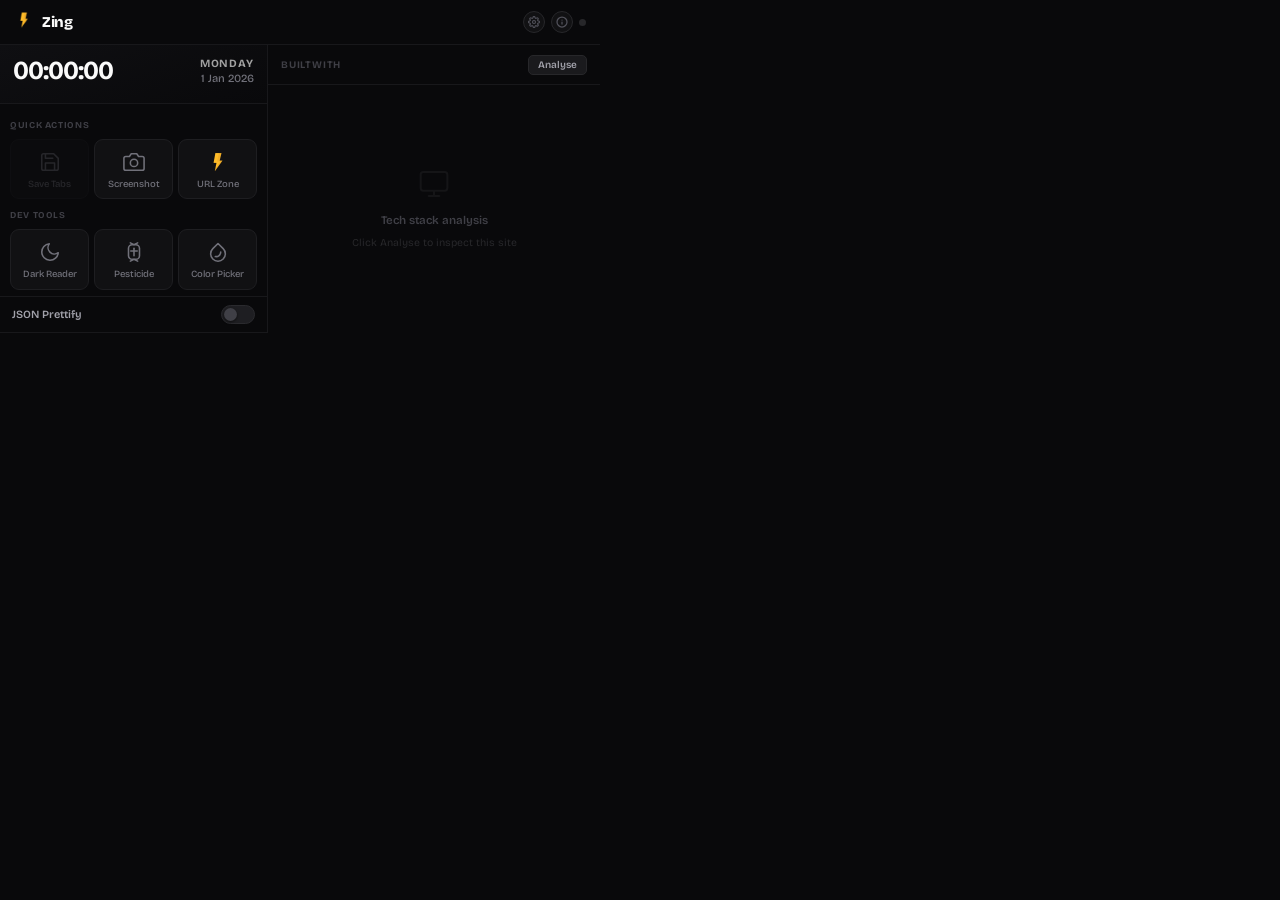
==== extension/popup.html @ 94d23839 "feat(extension): add icon48, json-detector and manifest implementation" ====
<!DOCTYPE html>
<html lang="en">

<head>
  <meta charset="UTF-8" />
  <style>
    @font-face {
      font-family: 'Bricolage Grotesque';
      src: url('BricolageGrotesque-VariableFont.ttf') format('truetype');
      font-weight: 200 800;
      font-style: normal;
      font-display: swap;
    }

    *, *::before, *::after { box-sizing: border-box; margin: 0; padding: 0; }

    body {
      width: 600px; min-width: 600px; max-width: 600px;
      max-height: 720px;
      font-family: 'Bricolage Grotesque', -apple-system, BlinkMacSystemFont, system-ui, sans-serif;
      background: #09090b; color: #fafafa; font-size: 13px;
      overflow: hidden;
      display: flex; flex-direction: column;
    }

    /* ── Header ── */
    .header {
      display: flex; align-items: center; gap: 8px;
      padding: 10px 14px 10px; border-bottom: 1px solid #18181b;
      flex-shrink: 0;
    }
    .logo img { width: 20px; height: 20px; border-radius: 4px; }
    .brand { font-size: 15px; font-weight: 800; letter-spacing: -0.03em; color: #fafafa; }
    .header-right { margin-left: auto; display: flex; align-items: center; gap: 6px; }

    .dot {
      width: 7px; height: 7px; border-radius: 50%;
      background: #27272a; flex-shrink: 0; transition: background 0.3s;
    }
    .dot.ok { background: #22c55e; }

    /* ── 2-Column Body ── */
    .body-cols {
      display: grid;
      grid-template-columns: 268px 1fr;
      min-height: 0;
      flex: 1;
    }

    /* ── Left Column ── */
    .col-left {
      display: flex; flex-direction: column;
      border-right: 1px solid #18181b;
      overflow: hidden;
    }

    /* ── Calendar ── */
    .calendar {
      padding: 12px 13px 10px;
      border-bottom: 1px solid #18181b;
      background: linear-gradient(160deg, #0f0f12 0%, #09090b 100%);
      flex-shrink: 0;
    }
    .cal-top-row { display: flex; align-items: center; justify-content: space-between; margin-bottom: 8px; }
    .cal-time {
      font-size: 26px; font-weight: 700; letter-spacing: -0.04em;
      font-variant-numeric: tabular-nums; color: #fafafa; line-height: 1;
    }
    .cal-date-block { text-align: right; }
    .cal-weekday { font-size: 11px; font-weight: 700; color: #a1a1a1; text-transform: uppercase; letter-spacing: 0.08em; }
    .cal-fulldate { font-size: 11px; font-weight: 500; color: #71717a; margin-top: 2px; }
    .cal-week-grid { display: grid; grid-template-columns: repeat(7, 1fr); gap: 2px; }
    .cal-day-label { text-align: center; font-size: 10px; font-weight: 600; color: #52525b; padding-bottom: 4px; user-select: none; }
    .cal-day { text-align: center; font-size: 15px; color: #3f3f46; padding: 2px 0; border-radius: 8px; user-select: none; font-variant-numeric: tabular-nums; line-height: 1.5; }
    .cal-day.today { background: #eeae00; color: #09090b; font-weight: 700; border-radius: 20%; }
    .cal-day.weekend { color: #2a2a2e; }
    .cal-day.today.weekend { color: #09090b; }

    /* ── Action Buttons Grid ── */
    .actions-wrap { padding: 10px 10px 6px; border-bottom: 1px solid #18181b; flex-shrink: 0; }
    .actions-grid { display: grid; grid-template-columns: repeat(3, 1fr); gap: 5px; }

    .action-btn {
      display: flex; flex-direction: column; align-items: center; justify-content: center;
      gap: 4px; padding: 9px 4px 8px;
      background: #111113; border: 1px solid #1e1e21; border-radius: 9px;
      cursor: pointer; color: #71717a; font-family: inherit;
      transition: background 0.12s, border-color 0.12s, color 0.12s, transform 0.1s;
      position: relative;
    }
    .action-btn:hover:not(:disabled) { background: #1c1c1f; border-color: #2d2d31; color: #d4d4d8; }
    .action-btn:active:not(:disabled) { transform: scale(0.96); background: #222226; }
    .action-btn:disabled { opacity: 0.28; cursor: not-allowed; }
    .action-btn.active {
      background: rgba(234,179,8,0.07) !important;
      border-color: rgba(234,179,8,0.3) !important;
      color: #eab308 !important;
    }
    .action-btn.active:hover:not(:disabled) {
      background: rgba(234,179,8,0.12) !important;
      border-color: rgba(234,179,8,0.45) !important;
    }

    .action-icon {
      width: 26px; height: 26px;
      display: flex; align-items: center; justify-content: center;
    }
    .action-icon img { width: 24px; height: 24px; object-fit: contain; border-radius: 4px; }
    .action-label { font-size: 9.5px; font-weight: 500; text-align: center; line-height: 1.2; }

    /* CSS tooltip */
    .action-btn::after {
      content: attr(data-tip);
      position: absolute; bottom: calc(100% + 7px); left: 50%;
      transform: translateX(-50%);
      background: #18181b; color: #e4e4e7;
      font-size: 11px; font-weight: 500; white-space: nowrap;
      padding: 4px 8px; border-radius: 5px; border: 1px solid #27272a;
      pointer-events: none; opacity: 0; transition: opacity 0.12s; z-index: 100;
    }
    .action-btn:hover:not(:disabled)::after { opacity: 1; }

    /* divider between 2 rows */
    .actions-divider { display: contents; }
    .actions-row-label {
      font-size: 9px; font-weight: 700; color: #3f3f46;
      text-transform: uppercase; letter-spacing: 0.07em;
      padding: 6px 0 4px; grid-column: 1 / -1;
    }

    /* ── JSON Prettify compact toggle ── */
    .json-toggle-row {
      display: flex; align-items: center; justify-content: space-between;
      padding: 8px 12px;
      border-bottom: 1px solid #18181b;
      flex-shrink: 0;
    }
    .json-toggle-info { flex: 1; }
    .json-toggle-label { font-size: 11px; font-weight: 600; color: #a1a1aa; }

    /* Toggle switch */
    .ts { flex-shrink: 0; display: inline-block; position: relative; width: 34px; height: 19px; cursor: pointer; }
    .ts input { position: absolute; opacity: 0; width: 0; height: 0; }
    .ts-track {
      position: absolute; inset: 0;
      background: #1e1e22; border: 1px solid #2a2a2e; border-radius: 10px;
      transition: background 0.2s, border-color 0.2s;
    }
    .ts-thumb {
      position: absolute; left: 2px; top: 2px; width: 13px; height: 13px;
      background: #3f3f46; border-radius: 50%;
      transition: transform 0.2s ease, background 0.2s;
      box-shadow: 0 1px 3px rgba(0,0,0,.6);
    }
    .ts input:checked + .ts-track { background: rgba(34,197,94,.18); border-color: rgba(34,197,94,.4); }
    .ts input:checked + .ts-track .ts-thumb { transform: translateX(15px); background: #22c55e; }

    /* ── Result toast ── */
    #result {
      margin: 6px 10px; font-size: 11px; line-height: 1.5;
      padding: 6px 10px; border-radius: 6px; display: none;
      word-break: break-word; overflow-wrap: break-word;
      flex-shrink: 0;
    }
    #result.success { background: rgba(34,197,94,.07); color: #22c55e; border: 1px solid rgba(34,197,94,.2); }
    #result.error   { background: rgba(239,68,68,.07); color: #ef4444; border: 1px solid rgba(239,68,68,.2); }
    #result.info    { background: rgba(255,255,255,.03); color: #71717a; border: 1px solid #1e1e21; }

    /* ── Right Column — BuiltWith ── */
    .col-right {
      display: flex; flex-direction: column;
      overflow: hidden;
    }

    .bw-header {
      display: flex; align-items: center; justify-content: space-between;
      padding: 10px 13px 9px;
      border-bottom: 1px solid #18181b;
      flex-shrink: 0;
    }
    .bw-header-title {
      font-size: 10px; font-weight: 700; color: #3f3f46;
      text-transform: uppercase; letter-spacing: 0.08em;
    }
    #btn-bw-analyse {
      font-size: 10px; font-weight: 600; color: #a1a1aa;
      background: #1a1a1d; border: 1px solid #27272a; border-radius: 5px;
      padding: 3px 9px; cursor: pointer; font-family: inherit;
      transition: background 0.12s, color 0.12s;
    }
    #btn-bw-analyse:hover { background: #222226; color: #d4d4d8; }

    #bw-panel {
      flex: 1;
      overflow-y: auto;
    }
    #bw-panel::-webkit-scrollbar { width: 4px; }
    #bw-panel::-webkit-scrollbar-thumb { background: #27272a; border-radius: 2px; }

    .bw-empty {
      display: flex; flex-direction: column; align-items: center; justify-content: center;
      height: 100%; gap: 8px; padding: 20px;
      color: #3f3f46; text-align: center;
    }
    .bw-empty-icon { opacity: 0.4; }
    .bw-empty-text { font-size: 11.5px; font-weight: 600; color: #3f3f46; line-height: 1.4; }
    .bw-empty-sub { font-size: 10.5px; color: #27272a; }

    .bw-loading {
      display: flex; align-items: center; justify-content: center;
      gap: 8px; padding: 24px; color: #52525b; font-size: 12px;
    }
    .bw-spinner {
      width: 16px; height: 16px; border: 2px solid #27272a;
      border-top-color: #a1a1aa; border-radius: 50%;
      animation: spin 0.6s linear infinite;
    }
    @keyframes spin { to { transform: rotate(360deg); } }
    .bw-error { padding: 16px; text-align: center; color: #ef4444; font-size: 12px; }
    .bw-domain-row {
      display: flex; align-items: center; gap: 7px;
      padding: 9px 13px 5px; font-size: 12px; font-weight: 700; color: #fafafa;
    }
    .bw-domain-row a { color: #fafafa; text-decoration: none; display: flex; align-items: center; gap: 5px; }
    .bw-domain-row a:hover { color: #a1a1aa; }
    .bw-meta { padding: 0 13px 7px; font-size: 10.5px; color: #52525b; }
    .bw-group { border-top: 1px solid #1a1a1e; padding: 7px 13px; }
    .bw-group-header {
      display: flex; align-items: center; gap: 6px;
      font-size: 10.5px; font-weight: 600; color: #71717a;
      text-transform: uppercase; letter-spacing: 0.07em;
      margin-bottom: 5px; cursor: pointer; user-select: none;
    }
    .bw-group-header .bw-live-dead { margin-left: auto; display: flex; gap: 5px; }
    .bw-pill { font-size: 9.5px; font-weight: 600; padding: 1px 5px; border-radius: 20px; }
    .bw-pill-live { background: rgba(34,197,94,.12); color: #22c55e; }
    .bw-pill-dead { background: rgba(239,68,68,.08); color: #ef4444; }
    .bw-categories { display: flex; flex-direction: column; gap: 2px; }
    .bw-cat-row {
      display: flex; align-items: center; gap: 6px;
      padding: 3px 5px; border-radius: 5px; font-size: 11px; color: #a1a1aa;
    }
    .bw-cat-row:hover { background: #1a1a1e; }
    .bw-cat-icon { width: 14px; height: 14px; flex-shrink: 0; display: flex; align-items: center; justify-content: center; }
    .bw-cat-icon img { width: 14px; height: 14px; object-fit: contain; }
    .bw-cat-icon svg { width: 13px; height: 13px; }
    .bw-cat-name { flex: 1; overflow: hidden; text-overflow: ellipsis; white-space: nowrap; }
    .bw-group-toggle { transition: transform 0.15s; }
    .bw-group.collapsed .bw-categories { display: none; }
    .bw-group.collapsed .bw-group-toggle { transform: rotate(-90deg); }

    /* ── Header icon buttons ── */
    .icon-btn {
      width: 22px; height: 22px; border-radius: 50%;
      background: #111113; border: 1px solid #27272a;
      cursor: pointer; color: #52525b;
      display: flex; align-items: center; justify-content: center;
      transition: color 0.12s, border-color 0.12s;
      padding: 0;
    }
    .icon-btn:hover { color: #a1a1aa; border-color: #3f3f46; }

    /* ── Info popover ── */
    #info-popover {
      position: fixed; top: 42px; right: 12px;
      width: 240px; background: #111113;
      border: 1px solid #27272a; border-radius: 10px;
      padding: 10px 12px; z-index: 400;
      box-shadow: 0 8px 28px rgba(0,0,0,.7);
    }
    #info-popover.hidden { display: none; }
    .info-pop-title {
      font-size: 9px; font-weight: 700; color: #3f3f46;
      text-transform: uppercase; letter-spacing: 0.08em; margin-bottom: 6px;
    }
    .info-feat {
      display: flex; flex-direction: column; gap: 1px;
      padding: 5px 0; border-top: 1px solid #18181b;
    }
    .info-feat-name { font-size: 11px; font-weight: 600; color: #d4d4d8; }
    .info-feat-desc { font-size: 10px; color: #52525b; }

    /* ── Settings popover ── */
    #settings-popover {
      position: fixed; inset: 0;
      background: rgba(0,0,0,0.6);
      z-index: 500;
      display: flex; align-items: stretch; justify-content: flex-end;
    }
    #settings-popover.hidden { display: none; }

    .settings-panel {
      width: 340px;
      background: #0d0d0f;
      border-left: 1px solid #18181b;
      display: flex; flex-direction: column;
      overflow: hidden;
    }
    .settings-header {
      display: flex; align-items: center; justify-content: space-between;
      padding: 12px 14px;
      border-bottom: 1px solid #18181b;
      flex-shrink: 0;
    }
    .settings-title {
      font-size: 13px; font-weight: 800; color: #fafafa; letter-spacing: -0.02em;
    }
    .settings-body {
      flex: 1; overflow-y: auto; padding: 4px 0 12px;
    }
    .settings-body::-webkit-scrollbar { width: 4px; }
    .settings-body::-webkit-scrollbar-thumb { background: #27272a; border-radius: 2px; }

    .settings-section {
      padding: 10px 14px 6px;
    }
    .settings-section + .settings-section {
      border-top: 1px solid #18181b;
    }
    .settings-section-title {
      font-size: 9px; font-weight: 700; color: #3f3f46;
      text-transform: uppercase; letter-spacing: 0.08em;
      margin-bottom: 8px;
    }

    .setting-row {
      display: flex; align-items: center; justify-content: space-between;
      padding: 6px 0; gap: 10px;
    }
    .setting-row + .setting-row { border-top: 1px solid #111113; }
    .setting-info { flex: 1; }
    .setting-label { font-size: 11.5px; font-weight: 600; color: #d4d4d8; }
    .setting-desc { font-size: 10px; color: #3f3f46; margin-top: 1px; }

    /* Select input */
    .setting-select {
      background: #1a1a1d; border: 1px solid #27272a; border-radius: 5px;
      color: #a1a1aa; font-size: 11px; font-family: inherit;
      padding: 4px 8px; cursor: pointer; outline: none;
    }
    .setting-select:focus { border-color: #3f3f46; }

    /* Text input */
    .setting-input {
      background: #1a1a1d; border: 1px solid #27272a; border-radius: 5px;
      color: #d4d4d8; font-size: 11px; font-family: inherit;
      padding: 4px 8px; outline: none; width: 100%;
    }
    .setting-input:focus { border-color: #3f3f46; }

    /* Checkbox */
    .setting-checkbox {
      width: 15px; height: 15px; cursor: pointer; accent-color: #22c55e;
      flex-shrink: 0;
    }

    /* Scrub word tags */
    .scrub-words-area { margin-top: 6px; }
    .scrub-tags {
      display: flex; flex-wrap: wrap; gap: 4px;
      margin-bottom: 6px; min-height: 24px;
    }
    .scrub-tag {
      display: flex; align-items: center; gap: 4px;
      background: #1a1a1d; border: 1px solid #27272a; border-radius: 4px;
      padding: 2px 7px 2px 8px; font-size: 10.5px; color: #a1a1aa;
    }
    .scrub-tag-remove {
      background: none; border: none; color: #52525b; cursor: pointer;
      font-size: 12px; padding: 0; line-height: 1;
    }
    .scrub-tag-remove:hover { color: #ef4444; }
    .scrub-add-row { display: flex; gap: 5px; }
    .scrub-add-input {
      flex: 1; background: #1a1a1d; border: 1px solid #27272a; border-radius: 5px;
      color: #d4d4d8; font-size: 11px; font-family: inherit;
      padding: 5px 8px; outline: none;
    }
    .scrub-add-input:focus { border-color: #3f3f46; }
    .scrub-add-btn {
      background: #1a1a1d; border: 1px solid #27272a; border-radius: 5px;
      color: #a1a1aa; font-size: 11px; font-family: inherit;
      padding: 5px 10px; cursor: pointer; transition: background 0.12s;
    }
    .scrub-add-btn:hover { background: #222226; color: #d4d4d8; }

    .settings-save-row {
      padding: 10px 14px 0;
      display: flex; justify-content: flex-end;
    }
    .settings-save-btn {
      background: rgba(34,197,94,.1); border: 1px solid rgba(34,197,94,.3);
      border-radius: 6px; color: #22c55e;
      font-size: 11.5px; font-weight: 700; font-family: inherit;
      padding: 6px 16px; cursor: pointer; transition: background 0.12s;
    }
    .settings-save-btn:hover { background: rgba(34,197,94,.16); }
  </style>
</head>
<body>

  <!-- Header -->
  <div class="header">
    <span class="logo"><img src="icon128.png" alt="Zing" /></span>
    <span class="brand">Zing</span>
    <div class="header-right">
      <!-- Settings button -->
      <button class="icon-btn" id="btn-settings" title="Settings">
        <svg width="12" height="12" viewBox="0 0 24 24" fill="none" stroke="currentColor" stroke-width="2.2" stroke-linecap="round" stroke-linejoin="round">
          <circle cx="12" cy="12" r="3"/>
          <path d="M19.4 15a1.65 1.65 0 0 0 .33 1.82l.06.06a2 2 0 0 1-2.83 2.83l-.06-.06a1.65 1.65 0 0 0-1.82-.33 1.65 1.65 0 0 0-1 1.51V21a2 2 0 0 1-4 0v-.09A1.65 1.65 0 0 0 9 19.4a1.65 1.65 0 0 0-1.82.33l-.06.06a2 2 0 0 1-2.83-2.83l.06-.06A1.65 1.65 0 0 0 4.68 15a1.65 1.65 0 0 0-1.51-1H3a2 2 0 0 1 0-4h.09A1.65 1.65 0 0 0 4.6 9a1.65 1.65 0 0 0-.33-1.82l-.06-.06a2 2 0 0 1 2.83-2.83l.06.06A1.65 1.65 0 0 0 9 4.68a1.65 1.65 0 0 0 1-1.51V3a2 2 0 0 1 4 0v.09a1.65 1.65 0 0 0 1 1.51 1.65 1.65 0 0 0 1.82-.33l.06-.06a2 2 0 0 1 2.83 2.83l-.06.06A1.65 1.65 0 0 0 19.4 9a1.65 1.65 0 0 0 1.51 1H21a2 2 0 0 1 0 4h-.09a1.65 1.65 0 0 0-1.51 1z"/>
        </svg>
      </button>
      <!-- Info button -->
      <button class="icon-btn" id="btn-info" title="About Zing features">
        <svg width="12" height="12" viewBox="0 0 24 24" fill="none" stroke="currentColor" stroke-width="2.5" stroke-linecap="round" stroke-linejoin="round">
          <circle cx="12" cy="12" r="10"/>
          <line x1="12" y1="8" x2="12" y2="8.01"/>
          <line x1="12" y1="12" x2="12" y2="16"/>
        </svg>
      </button>
      <div id="dot" class="dot" title="Server status"></div>
    </div>
  </div>

  <!-- 2-Column Body -->
  <div class="body-cols">

    <!-- LEFT column -->
    <div class="col-left">

      <!-- Calendar -->
      <div class="calendar">
        <div class="cal-top-row">
          <div class="cal-time" id="cal-time">00:00:00</div>
          <div class="cal-date-block">
            <div class="cal-weekday" id="cal-weekday">Monday</div>
            <div class="cal-fulldate" id="cal-fulldate">1 Jan 2026</div>
          </div>
        </div>
        <div class="cal-week-grid" id="cal-grid"></div>
      </div>

      <!-- Quick actions — row 1: core tools -->
      <div class="actions-wrap">
        <div class="actions-grid">
          <div class="actions-row-label">Quick Actions</div>

          <button id="btn-save" class="action-btn" disabled data-tip="Save Tabs">
            <div class="action-icon">
              <svg width="22" height="22" viewBox="0 0 24 24" fill="none" stroke="currentColor" stroke-width="1.7" stroke-linecap="round" stroke-linejoin="round">
                <path d="M19 21H5a2 2 0 0 1-2-2V5a2 2 0 0 1 2-2h11l5 5v11a2 2 0 0 1-2 2z"/>
                <polyline points="17 21 17 13 7 13 7 21"/>
                <polyline points="7 3 7 8 15 8"/>
              </svg>
            </div>
            <span class="action-label">Save Tabs</span>
          </button>

          <button id="btn-screenshot" class="action-btn" data-tip="Full Page Screenshot">
            <div class="action-icon">
              <svg width="22" height="22" viewBox="0 0 24 24" fill="none" stroke="currentColor" stroke-width="1.7" stroke-linecap="round" stroke-linejoin="round">
                <path d="M23 19a2 2 0 0 1-2 2H3a2 2 0 0 1-2-2V8a2 2 0 0 1 2-2h4l2-3h6l2 3h4a2 2 0 0 1 2 2z"/>
                <circle cx="12" cy="13" r="4"/>
              </svg>
            </div>
            <span class="action-label">Screenshot</span>
          </button>

          <button id="btn-open" class="action-btn" data-tip="Zing URL Zone">
            <div class="action-icon">
              <img src="icon128.png" alt="Zing" />
            </div>
            <span class="action-label">URL Zone</span>
          </button>

          <!-- Row 2: Dev Tools -->
          <div class="actions-row-label">Dev Tools</div>

          <button id="btn-dark-reader" class="action-btn" data-tip="Toggle Dark Reader">
            <div class="action-icon">
              <svg width="22" height="22" viewBox="0 0 24 24" fill="none" stroke="currentColor" stroke-width="1.7" stroke-linecap="round" stroke-linejoin="round">
                <path d="M21 12.79A9 9 0 1 1 11.21 3 7 7 0 0 0 21 12.79z"/>
              </svg>
            </div>
            <span class="action-label">Dark Reader</span>
          </button>

          <button id="btn-pesticide" class="action-btn" data-tip="Pesticide Overlay">
            <div class="action-icon">
              <svg width="22" height="22" viewBox="0 0 24 24" fill="none" stroke="currentColor" stroke-width="1.7" stroke-linecap="round" stroke-linejoin="round">
                <path d="M8 2l4 2 4-2"/>
                <path d="M8 22l4-2 4 2"/>
                <rect x="6" y="4" width="12" height="16" rx="4" ry="4"/>
                <line x1="12" y1="8" x2="12" y2="16"/>
                <line x1="8.5" y1="11" x2="15.5" y2="11"/>
              </svg>
            </div>
            <span class="action-label">Pesticide</span>
          </button>

          <button id="btn-color-picker" class="action-btn" data-tip="Color Picker">
            <div class="action-icon">
              <svg width="22" height="22" viewBox="0 0 24 24" fill="none" stroke="currentColor" stroke-width="1.7" stroke-linecap="round" stroke-linejoin="round">
                <path d="M12 2.69l5.66 5.66a8 8 0 1 1-11.31 0z"/>
                <path d="M9.03 16.97A5 5 0 0 0 15 12"/>
              </svg>
            </div>
            <span class="action-label">Color Picker</span>
          </button>

        </div>
      </div>

      <!-- JSON Prettify compact toggle -->
      <div class="json-toggle-row">
        <div class="json-toggle-info">
          <span class="json-toggle-label">JSON Prettify</span>
        </div>
        <label class="ts" title="Toggle JSON Prettify">
          <input type="checkbox" id="tog-json" />
          <div class="ts-track"><div class="ts-thumb"></div></div>
        </label>
      </div>

      <!-- Result toast -->
      <div id="result"></div>

    </div><!-- /col-left -->

    <!-- RIGHT column — BuiltWith -->
    <div class="col-right">
      <div class="bw-header">
        <span class="bw-header-title">BuiltWith</span>
        <button id="btn-bw-analyse">Analyse</button>
      </div>
      <div id="bw-panel">
        <div class="bw-empty">
          <div class="bw-empty-icon">
            <svg width="32" height="32" viewBox="0 0 24 24" fill="none" stroke="#27272a" stroke-width="1.5" stroke-linecap="round" stroke-linejoin="round">
              <rect x="2" y="3" width="20" height="14" rx="2"/>
              <line x1="8" y1="21" x2="16" y2="21"/>
              <line x1="12" y1="17" x2="12" y2="21"/>
            </svg>
          </div>
          <div class="bw-empty-text">Tech stack analysis</div>
          <div class="bw-empty-sub">Click Analyse to inspect this site</div>
        </div>
      </div>
    </div><!-- /col-right -->

  </div><!-- /body-cols -->

  <!-- Info popover -->
  <div id="info-popover" class="hidden">
    <div class="info-pop-title">Zing Features</div>
    <div class="info-feat"><span class="info-feat-name">URL Zone</span><span class="info-feat-desc">Save, organize &amp; open URL collections</span></div>
    <div class="info-feat"><span class="info-feat-name">Dark Reader</span><span class="info-feat-desc">Smart dark mode — detects if page is already dark</span></div>
    <div class="info-feat"><span class="info-feat-name">Pesticide</span><span class="info-feat-desc">Color-coded element outlines with live class inspector</span></div>
    <div class="info-feat"><span class="info-feat-name">Color Picker</span><span class="info-feat-desc">Magnifier color picker with HEX/RGB/HSL output</span></div>
    <div class="info-feat"><span class="info-feat-name">JSON Prettify</span><span class="info-feat-desc">Auto-detect raw JSON and render in a rich tree viewer</span></div>
    <div class="info-feat"><span class="info-feat-name">History Scrub</span><span class="info-feat-desc">Silently scrub browser history by keyword</span></div>
    <div class="info-feat"><span class="info-feat-name">Full Page Screenshot</span><span class="info-feat-desc">Capture &amp; download entire web pages as PNG</span></div>
    <div class="info-feat"><span class="info-feat-name">BuiltWith</span><span class="info-feat-desc">Detect the tech stack of any website</span></div>
    <div class="info-feat"><span class="info-feat-name">Save Tabs</span><span class="info-feat-desc">One-click save all current tabs into a collection</span></div>
    <div class="info-feat"><span class="info-feat-name">WhatFont</span><span class="info-feat-desc">Inspect font details by selecting any text</span></div>
  </div>

  <!-- Settings popover -->
  <div id="settings-popover" class="hidden">
    <div style="flex:1" id="settings-backdrop"></div>
    <div class="settings-panel">
      <div class="settings-header">
        <span class="settings-title">Settings</span>
        <button class="icon-btn" id="btn-settings-close" title="Close">
          <svg width="12" height="12" viewBox="0 0 24 24" fill="none" stroke="currentColor" stroke-width="2.5" stroke-linecap="round" stroke-linejoin="round">
            <line x1="18" y1="6" x2="6" y2="18"/>
            <line x1="6" y1="6" x2="18" y2="18"/>
          </svg>
        </button>
      </div>
      <div class="settings-body">

        <!-- JSON Prettify section -->
        <div class="settings-section">
          <div class="settings-section-title">JSON Prettify</div>
          <div class="setting-row">
            <div class="setting-info">
              <div class="setting-label">Enable by default</div>
              <div class="setting-desc">Auto-redirect JSON pages to the tree viewer</div>
            </div>
            <label class="ts" title="Enable JSON Prettify by default">
              <input type="checkbox" id="s-json-default" />
              <div class="ts-track"><div class="ts-thumb"></div></div>
            </label>
          </div>
        </div>

        <!-- Date & Time section -->
        <div class="settings-section">
          <div class="settings-section-title">Date &amp; Time</div>
          <div class="setting-row">
            <div class="setting-info">
              <div class="setting-label">Use system settings</div>
              <div class="setting-desc">Use your OS locale for formatting</div>
            </div>
            <input type="checkbox" class="setting-checkbox" id="s-dt-system" checked />
          </div>
          <div id="s-dt-custom" style="display:none">
            <div class="setting-row">
              <div class="setting-info">
                <div class="setting-label">Timezone</div>
              </div>
              <select class="setting-select" id="s-dt-timezone">
                <option value="UTC">UTC</option>
                <option value="America/New_York">New York (ET)</option>
                <option value="America/Chicago">Chicago (CT)</option>
                <option value="America/Denver">Denver (MT)</option>
                <option value="America/Los_Angeles">Los Angeles (PT)</option>
                <option value="Europe/London">London (GMT/BST)</option>
                <option value="Europe/Paris">Paris (CET)</option>
                <option value="Europe/Berlin">Berlin (CET)</option>
                <option value="Asia/Kolkata">Mumbai (IST)</option>
                <option value="Asia/Tokyo">Tokyo (JST)</option>
                <option value="Asia/Shanghai">Shanghai (CST)</option>
                <option value="Asia/Singapore">Singapore (SGT)</option>
                <option value="Australia/Sydney">Sydney (AEST)</option>
              </select>
            </div>
            <div class="setting-row">
              <div class="setting-info">
                <div class="setting-label">Clock format</div>
              </div>
              <select class="setting-select" id="s-dt-hour">
                <option value="24">24-hour</option>
                <option value="12">12-hour (AM/PM)</option>
              </select>
            </div>
            <div class="setting-row">
              <div class="setting-info">
                <div class="setting-label">Date format</div>
              </div>
              <select class="setting-select" id="s-dt-datefmt">
                <option value="D MMM YYYY">25 Apr 2026</option>
                <option value="MMM D YYYY">Apr 25 2026</option>
                <option value="YYYY-MM-DD">2026-04-25</option>
                <option value="DD/MM/YYYY">25/04/2026</option>
                <option value="MM/DD/YYYY">04/25/2026</option>
              </select>
            </div>
          </div>
        </div>

        <!-- History Scrub section -->
        <div class="settings-section">
          <div class="settings-section-title">History Scrub</div>
          <div class="setting-row">
            <div class="setting-info">
              <div class="setting-label">Scrub frequency</div>
              <div class="setting-desc">How often to auto-scrub history</div>
            </div>
            <select class="setting-select" id="s-scrub-freq">
              <option value="startup">On startup</option>
              <option value="1min">Every 1 minute</option>
              <option value="5min">Every 5 minutes</option>
              <option value="15min">Every 15 minutes</option>
              <option value="1hour">Every 1 hour</option>
              <option value="6hours">Every 6 hours</option>
            </select>
          </div>
          <div class="scrub-words-area">
            <div class="setting-label" style="margin-bottom:6px;font-size:11px">Keywords to scrub</div>
            <div class="scrub-tags" id="s-scrub-tags"></div>
            <div class="scrub-add-row">
              <input class="scrub-add-input" id="s-scrub-input" type="text" placeholder="Add keyword…" />
              <button class="scrub-add-btn" id="s-scrub-add">Add</button>
            </div>
          </div>
        </div>

        <div class="settings-save-row">
          <button class="settings-save-btn" id="btn-settings-save">Save Settings</button>
        </div>

      </div>
    </div>
  </div>

  <script src="popup.js"></script>
</body>
</html>
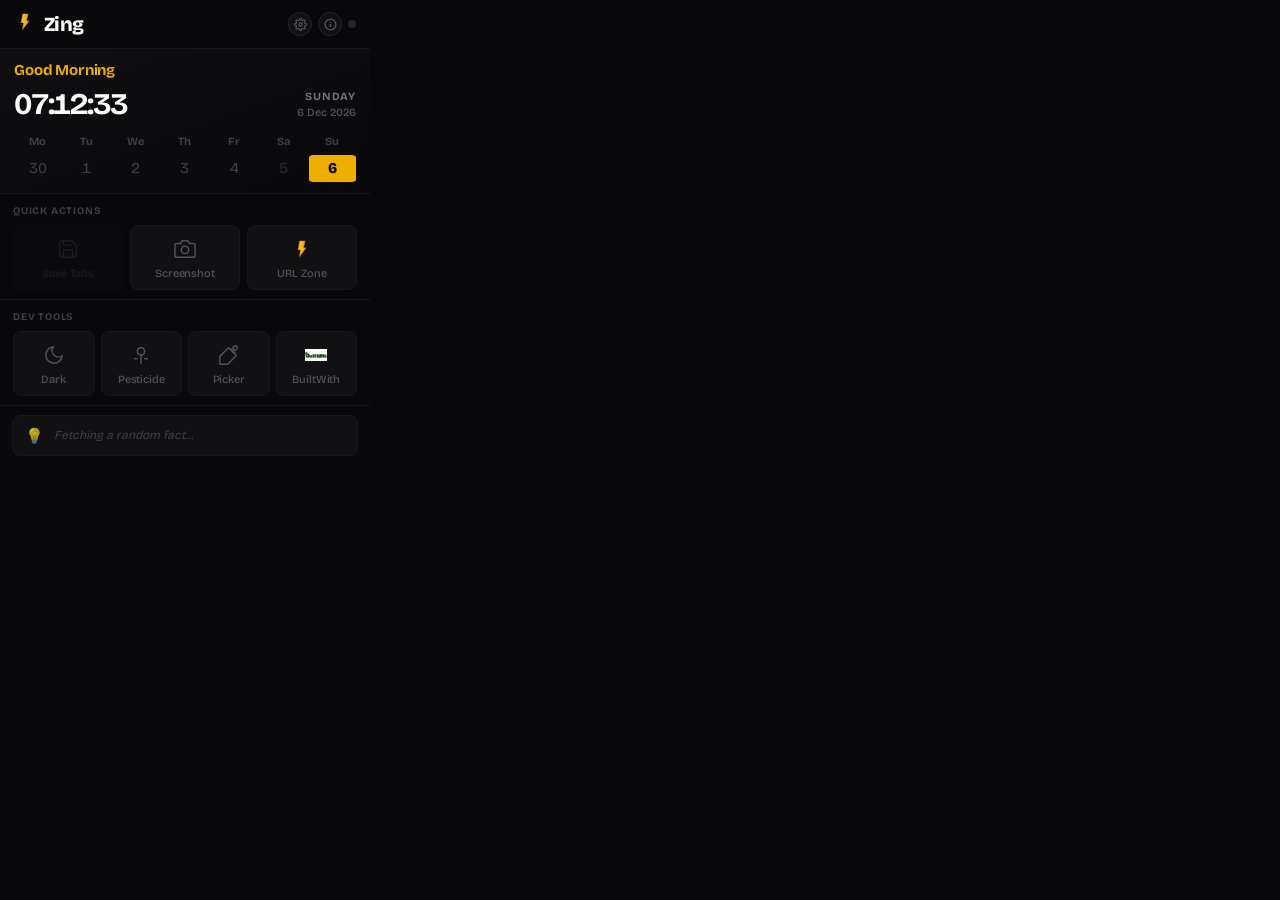
==== commit dead1562: "refactor(extension): refactor manifest, popup and viewer module" ====
--- a/extension/popup.html
+++ b/extension/popup.html
@@ -1,691 +1,475 @@
 <!DOCTYPE html>
 <html lang="en">
-
 <head>
-  <meta charset="UTF-8" />
-  <style>
-    @font-face {
-      font-family: 'Bricolage Grotesque';
-      src: url('BricolageGrotesque-VariableFont.ttf') format('truetype');
-      font-weight: 200 800;
-      font-style: normal;
-      font-display: swap;
-    }
-
-    *, *::before, *::after { box-sizing: border-box; margin: 0; padding: 0; }
-
-    body {
-      width: 600px; min-width: 600px; max-width: 600px;
-      max-height: 720px;
-      font-family: 'Bricolage Grotesque', -apple-system, BlinkMacSystemFont, system-ui, sans-serif;
-      background: #09090b; color: #fafafa; font-size: 13px;
-      overflow: hidden;
-      display: flex; flex-direction: column;
-    }
-
-    /* ── Header ── */
-    .header {
-      display: flex; align-items: center; gap: 8px;
-      padding: 10px 14px 10px; border-bottom: 1px solid #18181b;
-      flex-shrink: 0;
-    }
-    .logo img { width: 20px; height: 20px; border-radius: 4px; }
-    .brand { font-size: 15px; font-weight: 800; letter-spacing: -0.03em; color: #fafafa; }
-    .header-right { margin-left: auto; display: flex; align-items: center; gap: 6px; }
-
-    .dot {
-      width: 7px; height: 7px; border-radius: 50%;
-      background: #27272a; flex-shrink: 0; transition: background 0.3s;
-    }
-    .dot.ok { background: #22c55e; }
-
-    /* ── 2-Column Body ── */
-    .body-cols {
-      display: grid;
-      grid-template-columns: 268px 1fr;
-      min-height: 0;
-      flex: 1;
-    }
-
-    /* ── Left Column ── */
-    .col-left {
-      display: flex; flex-direction: column;
-      border-right: 1px solid #18181b;
-      overflow: hidden;
-    }
-
-    /* ── Calendar ── */
-    .calendar {
-      padding: 12px 13px 10px;
-      border-bottom: 1px solid #18181b;
-      background: linear-gradient(160deg, #0f0f12 0%, #09090b 100%);
-      flex-shrink: 0;
-    }
-    .cal-top-row { display: flex; align-items: center; justify-content: space-between; margin-bottom: 8px; }
-    .cal-time {
-      font-size: 26px; font-weight: 700; letter-spacing: -0.04em;
-      font-variant-numeric: tabular-nums; color: #fafafa; line-height: 1;
-    }
-    .cal-date-block { text-align: right; }
-    .cal-weekday { font-size: 11px; font-weight: 700; color: #a1a1a1; text-transform: uppercase; letter-spacing: 0.08em; }
-    .cal-fulldate { font-size: 11px; font-weight: 500; color: #71717a; margin-top: 2px; }
-    .cal-week-grid { display: grid; grid-template-columns: repeat(7, 1fr); gap: 2px; }
-    .cal-day-label { text-align: center; font-size: 10px; font-weight: 600; color: #52525b; padding-bottom: 4px; user-select: none; }
-    .cal-day { text-align: center; font-size: 15px; color: #3f3f46; padding: 2px 0; border-radius: 8px; user-select: none; font-variant-numeric: tabular-nums; line-height: 1.5; }
-    .cal-day.today { background: #eeae00; color: #09090b; font-weight: 700; border-radius: 20%; }
-    .cal-day.weekend { color: #2a2a2e; }
-    .cal-day.today.weekend { color: #09090b; }
-
-    /* ── Action Buttons Grid ── */
-    .actions-wrap { padding: 10px 10px 6px; border-bottom: 1px solid #18181b; flex-shrink: 0; }
-    .actions-grid { display: grid; grid-template-columns: repeat(3, 1fr); gap: 5px; }
-
-    .action-btn {
-      display: flex; flex-direction: column; align-items: center; justify-content: center;
-      gap: 4px; padding: 9px 4px 8px;
-      background: #111113; border: 1px solid #1e1e21; border-radius: 9px;
-      cursor: pointer; color: #71717a; font-family: inherit;
-      transition: background 0.12s, border-color 0.12s, color 0.12s, transform 0.1s;
-      position: relative;
-    }
-    .action-btn:hover:not(:disabled) { background: #1c1c1f; border-color: #2d2d31; color: #d4d4d8; }
-    .action-btn:active:not(:disabled) { transform: scale(0.96); background: #222226; }
-    .action-btn:disabled { opacity: 0.28; cursor: not-allowed; }
-    .action-btn.active {
-      background: rgba(234,179,8,0.07) !important;
-      border-color: rgba(234,179,8,0.3) !important;
-      color: #eab308 !important;
-    }
-    .action-btn.active:hover:not(:disabled) {
-      background: rgba(234,179,8,0.12) !important;
-      border-color: rgba(234,179,8,0.45) !important;
-    }
-
-    .action-icon {
-      width: 26px; height: 26px;
-      display: flex; align-items: center; justify-content: center;
-    }
-    .action-icon img { width: 24px; height: 24px; object-fit: contain; border-radius: 4px; }
-    .action-label { font-size: 9.5px; font-weight: 500; text-align: center; line-height: 1.2; }
-
-    /* CSS tooltip */
-    .action-btn::after {
-      content: attr(data-tip);
-      position: absolute; bottom: calc(100% + 7px); left: 50%;
-      transform: translateX(-50%);
-      background: #18181b; color: #e4e4e7;
-      font-size: 11px; font-weight: 500; white-space: nowrap;
-      padding: 4px 8px; border-radius: 5px; border: 1px solid #27272a;
-      pointer-events: none; opacity: 0; transition: opacity 0.12s; z-index: 100;
-    }
-    .action-btn:hover:not(:disabled)::after { opacity: 1; }
-
-    /* divider between 2 rows */
-    .actions-divider { display: contents; }
-    .actions-row-label {
-      font-size: 9px; font-weight: 700; color: #3f3f46;
-      text-transform: uppercase; letter-spacing: 0.07em;
-      padding: 6px 0 4px; grid-column: 1 / -1;
-    }
-
-    /* ── JSON Prettify compact toggle ── */
-    .json-toggle-row {
-      display: flex; align-items: center; justify-content: space-between;
-      padding: 8px 12px;
-      border-bottom: 1px solid #18181b;
-      flex-shrink: 0;
-    }
-    .json-toggle-info { flex: 1; }
-    .json-toggle-label { font-size: 11px; font-weight: 600; color: #a1a1aa; }
-
-    /* Toggle switch */
-    .ts { flex-shrink: 0; display: inline-block; position: relative; width: 34px; height: 19px; cursor: pointer; }
-    .ts input { position: absolute; opacity: 0; width: 0; height: 0; }
-    .ts-track {
-      position: absolute; inset: 0;
-      background: #1e1e22; border: 1px solid #2a2a2e; border-radius: 10px;
-      transition: background 0.2s, border-color 0.2s;
-    }
-    .ts-thumb {
-      position: absolute; left: 2px; top: 2px; width: 13px; height: 13px;
-      background: #3f3f46; border-radius: 50%;
-      transition: transform 0.2s ease, background 0.2s;
-      box-shadow: 0 1px 3px rgba(0,0,0,.6);
-    }
-    .ts input:checked + .ts-track { background: rgba(34,197,94,.18); border-color: rgba(34,197,94,.4); }
-    .ts input:checked + .ts-track .ts-thumb { transform: translateX(15px); background: #22c55e; }
-
-    /* ── Result toast ── */
-    #result {
-      margin: 6px 10px; font-size: 11px; line-height: 1.5;
-      padding: 6px 10px; border-radius: 6px; display: none;
-      word-break: break-word; overflow-wrap: break-word;
-      flex-shrink: 0;
-    }
-    #result.success { background: rgba(34,197,94,.07); color: #22c55e; border: 1px solid rgba(34,197,94,.2); }
-    #result.error   { background: rgba(239,68,68,.07); color: #ef4444; border: 1px solid rgba(239,68,68,.2); }
-    #result.info    { background: rgba(255,255,255,.03); color: #71717a; border: 1px solid #1e1e21; }
-
-    /* ── Right Column — BuiltWith ── */
-    .col-right {
-      display: flex; flex-direction: column;
-      overflow: hidden;
-    }
-
-    .bw-header {
-      display: flex; align-items: center; justify-content: space-between;
-      padding: 10px 13px 9px;
-      border-bottom: 1px solid #18181b;
-      flex-shrink: 0;
-    }
-    .bw-header-title {
-      font-size: 10px; font-weight: 700; color: #3f3f46;
-      text-transform: uppercase; letter-spacing: 0.08em;
-    }
-    #btn-bw-analyse {
-      font-size: 10px; font-weight: 600; color: #a1a1aa;
-      background: #1a1a1d; border: 1px solid #27272a; border-radius: 5px;
-      padding: 3px 9px; cursor: pointer; font-family: inherit;
-      transition: background 0.12s, color 0.12s;
-    }
-    #btn-bw-analyse:hover { background: #222226; color: #d4d4d8; }
-
-    #bw-panel {
-      flex: 1;
-      overflow-y: auto;
-    }
-    #bw-panel::-webkit-scrollbar { width: 4px; }
-    #bw-panel::-webkit-scrollbar-thumb { background: #27272a; border-radius: 2px; }
-
-    .bw-empty {
-      display: flex; flex-direction: column; align-items: center; justify-content: center;
-      height: 100%; gap: 8px; padding: 20px;
-      color: #3f3f46; text-align: center;
-    }
-    .bw-empty-icon { opacity: 0.4; }
-    .bw-empty-text { font-size: 11.5px; font-weight: 600; color: #3f3f46; line-height: 1.4; }
-    .bw-empty-sub { font-size: 10.5px; color: #27272a; }
-
-    .bw-loading {
-      display: flex; align-items: center; justify-content: center;
-      gap: 8px; padding: 24px; color: #52525b; font-size: 12px;
-    }
-    .bw-spinner {
-      width: 16px; height: 16px; border: 2px solid #27272a;
-      border-top-color: #a1a1aa; border-radius: 50%;
-      animation: spin 0.6s linear infinite;
-    }
-    @keyframes spin { to { transform: rotate(360deg); } }
-    .bw-error { padding: 16px; text-align: center; color: #ef4444; font-size: 12px; }
-    .bw-domain-row {
-      display: flex; align-items: center; gap: 7px;
-      padding: 9px 13px 5px; font-size: 12px; font-weight: 700; color: #fafafa;
-    }
-    .bw-domain-row a { color: #fafafa; text-decoration: none; display: flex; align-items: center; gap: 5px; }
-    .bw-domain-row a:hover { color: #a1a1aa; }
-    .bw-meta { padding: 0 13px 7px; font-size: 10.5px; color: #52525b; }
-    .bw-group { border-top: 1px solid #1a1a1e; padding: 7px 13px; }
-    .bw-group-header {
-      display: flex; align-items: center; gap: 6px;
-      font-size: 10.5px; font-weight: 600; color: #71717a;
-      text-transform: uppercase; letter-spacing: 0.07em;
-      margin-bottom: 5px; cursor: pointer; user-select: none;
-    }
-    .bw-group-header .bw-live-dead { margin-left: auto; display: flex; gap: 5px; }
-    .bw-pill { font-size: 9.5px; font-weight: 600; padding: 1px 5px; border-radius: 20px; }
-    .bw-pill-live { background: rgba(34,197,94,.12); color: #22c55e; }
-    .bw-pill-dead { background: rgba(239,68,68,.08); color: #ef4444; }
-    .bw-categories { display: flex; flex-direction: column; gap: 2px; }
-    .bw-cat-row {
-      display: flex; align-items: center; gap: 6px;
-      padding: 3px 5px; border-radius: 5px; font-size: 11px; color: #a1a1aa;
-    }
-    .bw-cat-row:hover { background: #1a1a1e; }
-    .bw-cat-icon { width: 14px; height: 14px; flex-shrink: 0; display: flex; align-items: center; justify-content: center; }
-    .bw-cat-icon img { width: 14px; height: 14px; object-fit: contain; }
-    .bw-cat-icon svg { width: 13px; height: 13px; }
-    .bw-cat-name { flex: 1; overflow: hidden; text-overflow: ellipsis; white-space: nowrap; }
-    .bw-group-toggle { transition: transform 0.15s; }
-    .bw-group.collapsed .bw-categories { display: none; }
-    .bw-group.collapsed .bw-group-toggle { transform: rotate(-90deg); }
-
-    /* ── Header icon buttons ── */
-    .icon-btn {
-      width: 22px; height: 22px; border-radius: 50%;
-      background: #111113; border: 1px solid #27272a;
-      cursor: pointer; color: #52525b;
-      display: flex; align-items: center; justify-content: center;
-      transition: color 0.12s, border-color 0.12s;
-      padding: 0;
-    }
-    .icon-btn:hover { color: #a1a1aa; border-color: #3f3f46; }
-
-    /* ── Info popover ── */
-    #info-popover {
-      position: fixed; top: 42px; right: 12px;
-      width: 240px; background: #111113;
-      border: 1px solid #27272a; border-radius: 10px;
-      padding: 10px 12px; z-index: 400;
-      box-shadow: 0 8px 28px rgba(0,0,0,.7);
-    }
-    #info-popover.hidden { display: none; }
-    .info-pop-title {
-      font-size: 9px; font-weight: 700; color: #3f3f46;
-      text-transform: uppercase; letter-spacing: 0.08em; margin-bottom: 6px;
-    }
-    .info-feat {
-      display: flex; flex-direction: column; gap: 1px;
-      padding: 5px 0; border-top: 1px solid #18181b;
-    }
-    .info-feat-name { font-size: 11px; font-weight: 600; color: #d4d4d8; }
-    .info-feat-desc { font-size: 10px; color: #52525b; }
-
-    /* ── Settings popover ── */
-    #settings-popover {
-      position: fixed; inset: 0;
-      background: rgba(0,0,0,0.6);
-      z-index: 500;
-      display: flex; align-items: stretch; justify-content: flex-end;
-    }
-    #settings-popover.hidden { display: none; }
-
-    .settings-panel {
-      width: 340px;
-      background: #0d0d0f;
-      border-left: 1px solid #18181b;
-      display: flex; flex-direction: column;
-      overflow: hidden;
-    }
-    .settings-header {
-      display: flex; align-items: center; justify-content: space-between;
-      padding: 12px 14px;
-      border-bottom: 1px solid #18181b;
-      flex-shrink: 0;
-    }
-    .settings-title {
-      font-size: 13px; font-weight: 800; color: #fafafa; letter-spacing: -0.02em;
-    }
-    .settings-body {
-      flex: 1; overflow-y: auto; padding: 4px 0 12px;
-    }
-    .settings-body::-webkit-scrollbar { width: 4px; }
-    .settings-body::-webkit-scrollbar-thumb { background: #27272a; border-radius: 2px; }
-
-    .settings-section {
-      padding: 10px 14px 6px;
-    }
-    .settings-section + .settings-section {
-      border-top: 1px solid #18181b;
-    }
-    .settings-section-title {
-      font-size: 9px; font-weight: 700; color: #3f3f46;
-      text-transform: uppercase; letter-spacing: 0.08em;
-      margin-bottom: 8px;
-    }
-
-    .setting-row {
-      display: flex; align-items: center; justify-content: space-between;
-      padding: 6px 0; gap: 10px;
-    }
-    .setting-row + .setting-row { border-top: 1px solid #111113; }
-    .setting-info { flex: 1; }
-    .setting-label { font-size: 11.5px; font-weight: 600; color: #d4d4d8; }
-    .setting-desc { font-size: 10px; color: #3f3f46; margin-top: 1px; }
-
-    /* Select input */
-    .setting-select {
-      background: #1a1a1d; border: 1px solid #27272a; border-radius: 5px;
-      color: #a1a1aa; font-size: 11px; font-family: inherit;
-      padding: 4px 8px; cursor: pointer; outline: none;
-    }
-    .setting-select:focus { border-color: #3f3f46; }
-
-    /* Text input */
-    .setting-input {
-      background: #1a1a1d; border: 1px solid #27272a; border-radius: 5px;
-      color: #d4d4d8; font-size: 11px; font-family: inherit;
-      padding: 4px 8px; outline: none; width: 100%;
-    }
-    .setting-input:focus { border-color: #3f3f46; }
-
-    /* Checkbox */
-    .setting-checkbox {
-      width: 15px; height: 15px; cursor: pointer; accent-color: #22c55e;
-      flex-shrink: 0;
-    }
-
-    /* Scrub word tags */
-    .scrub-words-area { margin-top: 6px; }
-    .scrub-tags {
-      display: flex; flex-wrap: wrap; gap: 4px;
-      margin-bottom: 6px; min-height: 24px;
-    }
-    .scrub-tag {
-      display: flex; align-items: center; gap: 4px;
-      background: #1a1a1d; border: 1px solid #27272a; border-radius: 4px;
-      padding: 2px 7px 2px 8px; font-size: 10.5px; color: #a1a1aa;
-    }
-    .scrub-tag-remove {
-      background: none; border: none; color: #52525b; cursor: pointer;
-      font-size: 12px; padding: 0; line-height: 1;
-    }
-    .scrub-tag-remove:hover { color: #ef4444; }
-    .scrub-add-row { display: flex; gap: 5px; }
-    .scrub-add-input {
-      flex: 1; background: #1a1a1d; border: 1px solid #27272a; border-radius: 5px;
-      color: #d4d4d8; font-size: 11px; font-family: inherit;
-      padding: 5px 8px; outline: none;
-    }
-    .scrub-add-input:focus { border-color: #3f3f46; }
-    .scrub-add-btn {
-      background: #1a1a1d; border: 1px solid #27272a; border-radius: 5px;
-      color: #a1a1aa; font-size: 11px; font-family: inherit;
-      padding: 5px 10px; cursor: pointer; transition: background 0.12s;
-    }
-    .scrub-add-btn:hover { background: #222226; color: #d4d4d8; }
-
-    .settings-save-row {
-      padding: 10px 14px 0;
-      display: flex; justify-content: flex-end;
-    }
-    .settings-save-btn {
-      background: rgba(34,197,94,.1); border: 1px solid rgba(34,197,94,.3);
-      border-radius: 6px; color: #22c55e;
-      font-size: 11.5px; font-weight: 700; font-family: inherit;
-      padding: 6px 16px; cursor: pointer; transition: background 0.12s;
-    }
-    .settings-save-btn:hover { background: rgba(34,197,94,.16); }
-  </style>
+<meta charset="UTF-8"/>
+<style>
+@font-face{font-family:'BG';src:url('BricolageGrotesque-VariableFont.ttf') format('truetype');font-weight:200 800;font-display:swap;}
+*,*::before,*::after{box-sizing:border-box;margin:0;padding:0;}
+
+:root{
+  /* Backgrounds */
+  --bg0:#09090b; --bg1:#0d0d0f; --bg2:#111113; --bg3:#1a1a1d; --bgh:#1c1c1f; --bga:#222226;
+  /* Borders */
+  --bd0:#111113; --bd1:#18181b; --bd2:#27272a; --bd3:#3f3f46;
+  /* Text */
+  --tx0:#fafafa; --tx1:#e4e4e7; --tx2:#a1a1aa; --tx3:#71717a; --tx4:#52525b; --tx5:#3f3f46;
+  /* Accent */
+  --ac:#eeae00; --ac-a:rgba(238,174,0,.09); --ac-b:rgba(238,174,0,.32);
+  /* Green */
+  --gr:#22c55e; --gr-a:rgba(34,197,94,.09); --gr-b:rgba(34,197,94,.32);
+  /* Red */
+  --rd:#ef4444; --rd-a:rgba(239,68,68,.08); --rd-b:rgba(239,68,68,.22);
+  /* Radius */
+  --rs:5px; --rm:8px; --rl:10px; --rxl:12px;
+  /* Transition */
+  --t:150ms ease;
+  /* Typography */
+  --font:'BG',-apple-system,BlinkMacSystemFont,system-ui,sans-serif;
+  --mono:'SF Mono','Fira Code',ui-monospace,monospace;
+}
+
+body{
+  width:370px;min-width:370px;max-width:370px;
+  overflow-x:hidden;overflow-y:hidden;
+  font-family:var(--font);background:var(--bg0);color:var(--tx0);font-size:13px;
+}
+body::-webkit-scrollbar{width:3px;}
+body::-webkit-scrollbar-thumb{background:var(--bd2);border-radius:2px;}
+
+/* ── Header ── */
+.hdr{display:flex;align-items:center;gap:8px;padding:11px 14px;border-bottom:1px solid var(--bd1);}
+.hdr-logo img{width:22px;height:22px;border-radius:5px;}
+.hdr-brand{font-size:20px;font-weight:800;letter-spacing:-.03em;color:var(--tx0);}
+.hdr-r{margin-left:auto;display:flex;align-items:center;gap:6px;}
+.dot{width:8px;height:8px;border-radius:50%;background:var(--bd2);flex-shrink:0;transition:background var(--t);}
+.dot.ok{background:var(--gr);}
+.ibtn{width:24px;height:24px;border-radius:50%;background:var(--bg2);border:1px solid var(--bd2);
+  cursor:pointer;color:var(--tx4);display:flex;align-items:center;justify-content:center;
+  transition:color var(--t),border-color var(--t),background var(--t);padding:0;flex-shrink:0;}
+.ibtn:hover{color:var(--tx2);border-color:var(--bd3);background:var(--bgh);}
+
+/* ── Calendar ── */
+.cal{padding:12px 14px 11px;border-bottom:1px solid var(--bd1);
+  background:linear-gradient(160deg,#0f0f12 0%,var(--bg0) 100%);}
+.greeting{font-size:15px;font-weight:700;color:var(--ac);margin-bottom:10px;letter-spacing:-.01em;}
+.cal-top{display:flex;align-items:flex-end;justify-content:space-between;margin-bottom:10px;}
+.cal-time{font-size:30px;font-weight:700;letter-spacing:-.04em;font-variant-numeric:tabular-nums;
+  color:var(--tx0);line-height:1;}
+.cal-date{text-align:right;}
+.cal-wday{font-size:11px;font-weight:700;color:var(--tx3);text-transform:uppercase;letter-spacing:.07em;}
+.cal-fdate{font-size:11px;font-weight:500;color:var(--tx4);margin-top:3px;}
+.cal-grid{display:grid;grid-template-columns:repeat(7,1fr);gap:2px; margin-top:16px;}
+.cal-dlbl{text-align:center;font-size:11px;font-weight:700;color:var(--tx5);padding-bottom:5px;user-select:none;}
+.cal-d{text-align:center;font-size:15px;color:var(--tx5);padding:2px 0;border-radius:7px;
+  user-select:none;font-variant-numeric:tabular-nums;line-height:1.5;}
+.cal-d.today{background:var(--ac);color:var(--bg0);font-weight:800;border-radius:10%;}
+.cal-d.wend{color:#2a2a2e;}.cal-d.today.wend{color:var(--bg0);}
+
+/* ── Section ── */
+.sec{padding:11px 13px 9px;border-bottom:1px solid var(--bd1);}
+.sec-lbl{font-size:10px;font-weight:700;color:var(--tx5);text-transform:uppercase;
+  letter-spacing:.08em;margin-bottom:8px;}
+
+/* ── Button grids ── */
+.g3{display:grid;grid-template-columns:repeat(3,1fr);gap:7px;}
+.g4{display:grid;grid-template-columns:repeat(4,1fr);gap:6px;}
+
+/* ── Action buttons ── */
+.abtn{display:flex;flex-direction:column;align-items:center;justify-content:center;
+  gap:5px;padding:10px 4px 9px;
+  background:var(--bg2);border:1px solid var(--bd1);border-radius:var(--rm);
+  cursor:pointer;color:var(--tx4);font-family:var(--font);
+  transition:background var(--t),border-color var(--t),color var(--t),transform 100ms ease;
+  position:relative;}
+.abtn:hover:not(:disabled){background:var(--bgh);border-color:var(--bd2);color:var(--tx2);}
+.abtn:active:not(:disabled){transform:scale(.95);background:var(--bga);}
+.abtn:disabled{opacity:.25;cursor:not-allowed;}
+.abtn.on{background:var(--ac-a)!important;border-color:var(--ac-b)!important;color:var(--ac)!important;}
+.abtn.on:hover:not(:disabled){background:rgba(238,174,0,.14)!important;}
+.aico{width:26px;height:26px;display:flex;align-items:center;justify-content:center;}
+.aico img{width:22px;height:22px;object-fit:contain;border-radius:4px;}
+.albl{font-size:11px;font-weight:500;text-align:center;line-height:1.2;letter-spacing:-.01em;}
+/* Tooltip */
+.abtn::after{content:attr(data-tip);position:absolute;bottom:calc(100% + 8px);left:50%;
+  transform:translateX(-50%);background:var(--bg3);color:var(--tx1);
+  font-size:11px;font-weight:500;white-space:nowrap;padding:4px 9px;
+  border-radius:var(--rs);border:1px solid var(--bd2);
+  pointer-events:none;opacity:0;transition:opacity var(--t);z-index:100;}
+.abtn:hover:not(:disabled)::after{opacity:1;}
+
+/* ── BuiltWith panel ── */
+#bw-panel{display:none;border-top:1px solid var(--bd1);max-height:224px;overflow-y:auto;background:var(--bg0);}
+#bw-panel::-webkit-scrollbar{width:3px;}
+#bw-panel::-webkit-scrollbar-thumb{background:var(--bd2);border-radius:2px;}
+.bw-load{display:flex;align-items:center;justify-content:center;gap:8px;padding:20px;color:var(--tx4);font-size:12px;}
+.bw-spin{width:14px;height:14px;border:2px solid var(--bd2);border-top-color:var(--tx3);
+  border-radius:50%;animation:spin .6s linear infinite;}
+@keyframes spin{to{transform:rotate(360deg);}}
+.bw-err{padding:16px;text-align:center;color:var(--rd);font-size:12px;}
+.bw-dom{display:flex;align-items:center;gap:6px;padding:9px 13px 5px;font-size:12px;font-weight:700;color:var(--tx0);}
+.bw-dom a{color:var(--tx0);text-decoration:none;display:flex;align-items:center;gap:4px;}
+.bw-dom a:hover{color:var(--tx2);}
+.bw-meta{padding:0 13px 7px;font-size:10px;color:var(--tx4);}
+.bw-grp{border-top:1px solid var(--bd0);padding:6px 12px;}
+.bw-gh{display:flex;align-items:center;gap:5px;font-size:10px;font-weight:700;color:var(--tx4);
+  text-transform:uppercase;letter-spacing:.07em;margin-bottom:4px;cursor:pointer;user-select:none;}
+.bw-gh .bw-ld{margin-left:auto;display:flex;gap:4px;}
+.bw-pill{font-size:9px;font-weight:700;padding:1px 6px;border-radius:var(--rm);}
+.bw-live{background:var(--gr-a);color:var(--gr);}
+.bw-dead{background:var(--rd-a);color:var(--rd);}
+.bw-cats{display:flex;flex-direction:column;gap:2px;}
+.bw-cat{display:flex;align-items:center;gap:5px;padding:3px 6px;border-radius:var(--rs);font-size:11px;color:var(--tx3);}
+.bw-cat:hover{background:var(--bg3);color:var(--tx2);}
+.bw-ci{width:13px;height:13px;flex-shrink:0;display:flex;align-items:center;justify-content:center;}
+.bw-ci img,.bw-ci svg{width:13px;height:13px;object-fit:contain;}
+.bw-cn{flex:1;overflow:hidden;text-overflow:ellipsis;white-space:nowrap;}
+.bw-gt{transition:transform var(--t);}
+.bw-grp.col .bw-cats{display:none;}
+.bw-grp.col .bw-gt{transform:rotate(-90deg);}
+
+/* ── BuiltWith slide panel ── */
+#bw-slide{position:fixed;inset:0;background:rgba(0,0,0,.55);z-index:500;
+  display:flex;align-items:stretch;justify-content:flex-end;}
+#bw-slide.h{display:none;}
+.bw-panel{width:310px;background:var(--bg0);border-left:1px solid var(--bd1);
+  display:flex;flex-direction:column;overflow:hidden;}
+.bw-phdr{display:flex;align-items:center;justify-content:space-between;
+  padding:12px 14px;border-bottom:1px solid var(--bd1);flex-shrink:0;}
+.bw-ptitle{font-size:13px;font-weight:800;color:var(--tx0);letter-spacing:-.02em;}
+.bw-pdom{font-size:11px;color:var(--tx4);font-weight:500;margin-top:1px;}
+.bw-pbody{flex:1;overflow-y:auto;}
+.bw-pbody::-webkit-scrollbar{width:3px;}
+.bw-pbody::-webkit-scrollbar-thumb{background:var(--bd2);border-radius:2px;}
+
+/* ── Result toast ── */
+#result{margin:6px 12px;font-size:12px;line-height:1.5;padding:7px 11px;border-radius:var(--rm);
+  display:none;word-break:break-word;}
+#result.success{background:var(--gr-a);color:var(--gr);border:1px solid var(--gr-b);}
+#result.error{background:var(--rd-a);color:var(--rd);border:1px solid var(--rd-b);}
+#result.info{background:rgba(255,255,255,.03);color:var(--tx3);border:1px solid var(--bd1);}
+
+/* ── Fact card ── */
+#fact-card{display:flex;align-items:flex-start;gap:10px;margin:9px 12px 10px;
+  padding:10px 12px;background:var(--bg2);border:1px solid var(--bd1);border-radius:var(--rm);}
+.fact-ico{font-size:15px;flex-shrink:0;margin-top:1px;opacity:.7;}
+#fact-txt{font-size:12px;color:var(--tx4);line-height:1.6;font-style:italic;}
+#fact-txt.loading{color:var(--tx5);}
+
+/* ── Toggle switch ── */
+.ts{flex-shrink:0;display:inline-block;position:relative;width:36px;height:20px;cursor:pointer;}
+.ts input{position:absolute;opacity:0;width:0;height:0;}
+.ts-t{position:absolute;inset:0;background:var(--bg3);border:1px solid var(--bd2);
+  border-radius:var(--rm);transition:background var(--t),border-color var(--t);}
+.ts-k{position:absolute;left:3px;top:3px;width:12px;height:12px;background:var(--tx5);
+  border-radius:50%;transition:transform var(--t),background var(--t);box-shadow:0 1px 3px rgba(0,0,0,.5);}
+.ts input:checked+.ts-t{background:var(--gr-a);border-color:var(--gr-b);}
+.ts input:checked+.ts-t .ts-k{transform:translateX(16px);background:var(--gr);}
+
+/* ── Info popover ── */
+#info-pop{position:fixed;top:44px;right:10px;width:300px;background:var(--bg1);
+  border:1px solid var(--bd2);border-radius:var(--rl);padding:10px 12px;z-index:400;
+  box-shadow:0 8px 28px rgba(0,0,0,.72);}
+#info-pop.h{display:none;}
+.ip-ttl{font-size:9px;font-weight:700;color:var(--tx5);text-transform:uppercase;
+  letter-spacing:.09em;margin-bottom:7px;}
+.ip-f{display:flex;flex-direction:column;gap:1px;padding:5px 0;border-top:1px solid var(--bd1);}
+.ip-fn{font-size:12px;font-weight:600;color:var(--tx1);}
+.ip-fd{font-size:11px;color:var(--tx5);}
+
+/* ── Settings overlay ── */
+#s-pop{position:fixed;inset:0;background:rgba(0,0,0,.58);z-index:500;
+  display:flex;align-items:stretch;justify-content:flex-end;}
+#s-pop.h{display:none;}
+.s-panel{width:318px;background:var(--bg0);border-left:1px solid var(--bd1);
+  display:flex;flex-direction:column;overflow:hidden;}
+.s-hdr{display:flex;align-items:center;justify-content:space-between;
+  padding:12px 14px;border-bottom:1px solid var(--bd1);flex-shrink:0;}
+.s-title-row{display:flex;align-items:center;gap:9px;}
+.s-title{font-size:14px;font-weight:800;color:var(--tx0);letter-spacing:-.02em;}
+#s-saved{font-size:11px;font-weight:600;color:var(--gr);opacity:0;transition:opacity .25s;}
+#s-saved.vis{opacity:1;}
+.s-body{flex:1;overflow-y:auto;padding:4px 0 16px;}
+.s-body::-webkit-scrollbar{width:3px;}
+.s-body::-webkit-scrollbar-thumb{background:var(--bd2);border-radius:2px;}
+.s-sec{padding:11px 14px 8px;}
+.s-sec+.s-sec{border-top:1px solid var(--bd1);}
+.s-stl{font-size:10px;font-weight:700;color:var(--tx5);text-transform:uppercase;
+  letter-spacing:.09em;margin-bottom:9px;}
+.s-row{display:flex;align-items:center;justify-content:space-between;padding:6px 0;gap:10px;}
+.s-row+.s-row{border-top:1px solid var(--bd0);}
+.s-lbl{font-size:12px;font-weight:600;color:var(--tx1);}
+.s-desc{font-size:11px;color:var(--tx5);margin-top:1px;}
+.s-sel{background:var(--bg3);border:1px solid var(--bd2);border-radius:var(--rs);
+  color:var(--tx2);font-size:12px;font-family:var(--font);padding:5px 8px;
+  cursor:pointer;outline:none;transition:border-color var(--t);}
+.s-sel:focus{border-color:var(--bd3);}
+.s-inp{background:var(--bg3);border:1px solid var(--bd2);border-radius:var(--rs);
+  color:var(--tx0);font-size:12px;font-family:var(--font);padding:7px 10px;
+  outline:none;width:100%;margin-top:7px;transition:border-color var(--t);}
+.s-inp:focus{border-color:var(--bd3);}
+.s-cb{width:15px;height:15px;cursor:pointer;accent-color:var(--gr);flex-shrink:0;}
+.tags{display:flex;flex-wrap:wrap;gap:5px;margin:7px 0 7px;}
+.tag{display:flex;align-items:center;gap:4px;background:var(--bg3);
+  border:1px solid var(--bd2);border-radius:5px;padding:3px 8px 3px 9px;
+  font-size:11px;color:var(--tx2);}
+.tag-rm{background:none;border:none;color:var(--tx4);cursor:pointer;
+  font-size:13px;padding:0;line-height:1;}
+.tag-rm:hover{color:var(--rd);}
+.add-row{display:flex;gap:6px;}
+.add-inp{flex:1;background:var(--bg3);border:1px solid var(--bd2);border-radius:var(--rs);
+  color:var(--tx0);font-size:12px;font-family:var(--font);padding:6px 9px;outline:none;}
+.add-inp:focus{border-color:var(--bd3);}
+.add-btn{background:var(--bg3);border:1px solid var(--bd2);border-radius:var(--rs);
+  color:var(--tx2);font-size:12px;font-family:var(--font);padding:6px 12px;
+  cursor:pointer;transition:background var(--t),color var(--t);}
+.add-btn:hover{background:var(--bgh);color:var(--tx0);}
+#s-dt-cust{display:none;}
+</style>
 </head>
 <body>
 
-  <!-- Header -->
-  <div class="header">
-    <span class="logo"><img src="icon128.png" alt="Zing" /></span>
-    <span class="brand">Zing</span>
-    <div class="header-right">
-      <!-- Settings button -->
-      <button class="icon-btn" id="btn-settings" title="Settings">
-        <svg width="12" height="12" viewBox="0 0 24 24" fill="none" stroke="currentColor" stroke-width="2.2" stroke-linecap="round" stroke-linejoin="round">
-          <circle cx="12" cy="12" r="3"/>
-          <path d="M19.4 15a1.65 1.65 0 0 0 .33 1.82l.06.06a2 2 0 0 1-2.83 2.83l-.06-.06a1.65 1.65 0 0 0-1.82-.33 1.65 1.65 0 0 0-1 1.51V21a2 2 0 0 1-4 0v-.09A1.65 1.65 0 0 0 9 19.4a1.65 1.65 0 0 0-1.82.33l-.06.06a2 2 0 0 1-2.83-2.83l.06-.06A1.65 1.65 0 0 0 4.68 15a1.65 1.65 0 0 0-1.51-1H3a2 2 0 0 1 0-4h.09A1.65 1.65 0 0 0 4.6 9a1.65 1.65 0 0 0-.33-1.82l-.06-.06a2 2 0 0 1 2.83-2.83l.06.06A1.65 1.65 0 0 0 9 4.68a1.65 1.65 0 0 0 1-1.51V3a2 2 0 0 1 4 0v.09a1.65 1.65 0 0 0 1 1.51 1.65 1.65 0 0 0 1.82-.33l.06-.06a2 2 0 0 1 2.83 2.83l-.06.06A1.65 1.65 0 0 0 19.4 9a1.65 1.65 0 0 0 1.51 1H21a2 2 0 0 1 0 4h-.09a1.65 1.65 0 0 0-1.51 1z"/>
-        </svg>
+<!-- Header -->
+<div class="hdr">
+  <span class="hdr-logo"><img src="icon128.png" alt="Zing"/></span>
+  <span class="hdr-brand">Zing</span>
+  <div class="hdr-r">
+    <button class="ibtn" id="btn-settings" title="Settings">
+      <svg width="13" height="13" viewBox="0 0 24 24" fill="none" stroke="currentColor" stroke-width="2.2" stroke-linecap="round" stroke-linejoin="round"><circle cx="12" cy="12" r="3"/><path d="M19.4 15a1.65 1.65 0 0 0 .33 1.82l.06.06a2 2 0 0 1-2.83 2.83l-.06-.06a1.65 1.65 0 0 0-1.82-.33 1.65 1.65 0 0 0-1 1.51V21a2 2 0 0 1-4 0v-.09A1.65 1.65 0 0 0 9 19.4a1.65 1.65 0 0 0-1.82.33l-.06.06a2 2 0 0 1-2.83-2.83l.06-.06A1.65 1.65 0 0 0 4.68 15a1.65 1.65 0 0 0-1.51-1H3a2 2 0 0 1 0-4h.09A1.65 1.65 0 0 0 4.6 9a1.65 1.65 0 0 0-.33-1.82l-.06-.06a2 2 0 0 1 2.83-2.83l.06.06A1.65 1.65 0 0 0 9 4.68a1.65 1.65 0 0 0 1-1.51V3a2 2 0 0 1 4 0v.09a1.65 1.65 0 0 0 1 1.51 1.65 1.65 0 0 0 1.82-.33l.06-.06a2 2 0 0 1 2.83 2.83l-.06.06A1.65 1.65 0 0 0 19.4 9a1.65 1.65 0 0 0 1.51 1H21a2 2 0 0 1 0 4h-.09a1.65 1.65 0 0 0-1.51 1z"/></svg>
+    </button>
+    <button class="ibtn" id="btn-info" title="About Zing">
+      <svg width="13" height="13" viewBox="0 0 24 24" fill="none" stroke="currentColor" stroke-width="2.5" stroke-linecap="round" stroke-linejoin="round"><circle cx="12" cy="12" r="10"/><line x1="12" y1="8" x2="12" y2="8.01"/><line x1="12" y1="12" x2="12" y2="16"/></svg>
+    </button>
+    <div id="dot" class="dot" title="Server status"></div>
+  </div>
+</div>
+
+<!-- Calendar -->
+<div class="cal">
+  <div class="greeting" id="greeting">Good Evening</div>
+  <div class="cal-top">
+    <div class="cal-time" id="cal-time">00:00:00</div>
+    <div class="cal-date"><div class="cal-wday" id="cal-wday">Monday</div><div class="cal-fdate" id="cal-fdate">1 Jan 2026</div></div>
+  </div>
+  <div class="cal-grid" id="cal-grid"></div>
+</div>
+
+<!-- Quick Actions -->
+<div class="sec">
+  <div class="sec-lbl">Quick Actions</div>
+  <div class="g3">
+    <button id="btn-save" class="abtn" disabled data-tip="Save all tabs to a collection">
+      <div class="aico"><svg width="22" height="22" viewBox="0 0 24 24" fill="none" stroke="currentColor" stroke-width="1.6" stroke-linecap="round" stroke-linejoin="round"><path d="M19 21H5a2 2 0 0 1-2-2V5a2 2 0 0 1 2-2h11l5 5v11a2 2 0 0 1-2 2z"/><polyline points="17 21 17 13 7 13 7 21"/><polyline points="7 3 7 8 15 8"/></svg></div>
+      <span class="albl">Save Tabs</span>
+    </button>
+    <button id="btn-screenshot" class="abtn" data-tip="Full page screenshot to Downloads">
+      <div class="aico"><svg width="22" height="22" viewBox="0 0 24 24" fill="none" stroke="currentColor" stroke-width="1.6" stroke-linecap="round" stroke-linejoin="round"><path d="M23 19a2 2 0 0 1-2 2H3a2 2 0 0 1-2-2V8a2 2 0 0 1 2-2h4l2-3h6l2 3h4a2 2 0 0 1 2 2z"/><circle cx="12" cy="13" r="4"/></svg></div>
+      <span class="albl">Screenshot</span>
+    </button>
+    <button id="btn-open" class="abtn" data-tip="Open Zing URL Zone">
+      <div class="aico"><img src="icon128.png" alt="Zing"/></div>
+      <span class="albl">URL Zone</span>
+    </button>
+  </div>
+</div>
+
+<!-- Dev Tools -->
+<div class="sec">
+  <div class="sec-lbl">Dev Tools</div>
+  <div class="g4">
+    <button id="btn-dark" class="abtn" data-tip="Smart dark mode for this tab">
+      <div class="aico"><svg width="22" height="22" viewBox="0 0 24 24" fill="none" stroke="currentColor" stroke-width="1.6" stroke-linecap="round" stroke-linejoin="round"><path d="M21 12.79A9 9 0 1 1 11.21 3 7 7 0 0 0 21 12.79z"/></svg></div>
+      <span class="albl">Dark</span>
+    </button>
+    <button id="btn-pest" class="abtn" data-tip="Outline elements · Ctrl+Click copies">
+      <div class="aico"><svg width="22" height="22" viewBox="0 0 24 24" fill="none" stroke="currentColor" stroke-width="1.6" stroke-linecap="round" stroke-linejoin="round"><circle cx="12" cy="8" r="4"/><path d="M12 12v9"/><path d="M8 16H5m14 0h-3"/></svg></div>
+      <span class="albl">Pesticide</span>
+    </button>
+    <button id="btn-color" class="abtn" data-tip="Pick any color from the page">
+      <div class="aico"><svg width="22" height="22" viewBox="0 0 24 24" fill="none" stroke="currentColor" stroke-width="1.6" stroke-linecap="round" stroke-linejoin="round"><path d="M2 13.5V22h8.5l9.46-9.46-8.5-8.5z"/><path d="M14.5 5.5l4 4"/><path d="M20.5 2.5a2.12 2.12 0 0 1 0 3L19 7l-3-3 1.5-1.5a2.12 2.12 0 0 1 3 0z"/></svg></div>
+      <span class="albl">Picker</span>
+    </button>
+    <button id="btn-bw" class="abtn" data-tip="Analyse this site's tech stack">
+      <div class="aico"><img src="builtwith.png" alt="BW" onerror="this.style.display='none'"/></div>
+      <span class="albl">BuiltWith</span>
+    </button>
+  </div>
+</div>
+
+<!-- Fact card (above BW panel) -->
+<div id="fact-card">
+  <span class="fact-ico">💡</span>
+  <span id="fact-txt" class="loading">Fetching a random fact…</span>
+</div>
+
+<!-- Result toast -->
+<div id="result"></div>
+
+
+<!-- Info popover -->
+<div id="info-pop" class="h">
+  <div class="ip-ttl">Zing Features</div>
+  <div class="ip-f"><span class="ip-fn">URL Zone</span><span class="ip-fd">Save, organize &amp; open URL collections</span></div>
+  <div class="ip-f"><span class="ip-fn">Dark Reader</span><span class="ip-fd">Smart dark mode — skips already-dark pages</span></div>
+  <div class="ip-f"><span class="ip-fn">Pesticide</span><span class="ip-fd">Color-coded element outlines</span></div>
+  <div class="ip-f"><span class="ip-fn">Color Picker</span><span class="ip-fd">Magnifier with live HEX/RGB/HSL output</span></div>
+  <div class="ip-f"><span class="ip-fn">BuiltWith</span><span class="ip-fd">Detect the tech stack of any website</span></div>
+  <div class="ip-f"><span class="ip-fn">Screenshot</span><span class="ip-fd">Full-page PNG capture + clipboard copy</span></div>
+  <div class="ip-f"><span class="ip-fn">JSON Prettify</span><span class="ip-fd">Auto-detect raw JSON pages, render as tree</span></div>
+  <div class="ip-f"><span class="ip-fn">Viewed Overlay</span><span class="ip-fd">Highlights links you've already saved</span></div>
+  <div class="ip-f"><span class="ip-fn">History Scrub</span><span class="ip-fd">Auto-remove sensitive browser history entries</span></div>
+  <div class="ip-f"><span class="ip-fn">WhatFont</span><span class="ip-fd">Inspect fonts by selecting any text on a page</span></div>
+</div>
+
+<!-- Settings overlay -->
+<div id="s-pop" class="h">
+  <div style="flex:1" id="s-bd"></div>
+  <div class="s-panel">
+    <div class="s-hdr">
+      <div class="s-title-row"><span class="s-title">Settings</span><span id="s-saved">✓ Saved</span></div>
+      <button class="ibtn" id="s-close" title="Close">
+        <svg width="12" height="12" viewBox="0 0 24 24" fill="none" stroke="currentColor" stroke-width="2.5" stroke-linecap="round" stroke-linejoin="round"><line x1="18" y1="6" x2="6" y2="18"/><line x1="6" y1="6" x2="18" y2="18"/></svg>
       </button>
-      <!-- Info button -->
-      <button class="icon-btn" id="btn-info" title="About Zing features">
-        <svg width="12" height="12" viewBox="0 0 24 24" fill="none" stroke="currentColor" stroke-width="2.5" stroke-linecap="round" stroke-linejoin="round">
-          <circle cx="12" cy="12" r="10"/>
-          <line x1="12" y1="8" x2="12" y2="8.01"/>
-          <line x1="12" y1="12" x2="12" y2="16"/>
-        </svg>
-      </button>
-      <div id="dot" class="dot" title="Server status"></div>
     </div>
-  </div>
-
-  <!-- 2-Column Body -->
-  <div class="body-cols">
-
-    <!-- LEFT column -->
-    <div class="col-left">
-
-      <!-- Calendar -->
-      <div class="calendar">
-        <div class="cal-top-row">
-          <div class="cal-time" id="cal-time">00:00:00</div>
-          <div class="cal-date-block">
-            <div class="cal-weekday" id="cal-weekday">Monday</div>
-            <div class="cal-fulldate" id="cal-fulldate">1 Jan 2026</div>
+    <div class="s-body">
+
+      <!-- Profile -->
+      <div class="s-sec">
+        <div class="s-stl">Profile</div>
+        <div class="s-row"><div><div class="s-lbl">Your Name</div><div class="s-desc">Used in the greeting (optional)</div></div></div>
+        <input class="s-inp" id="s-name" type="text" placeholder="e.g. Sarthak" autocomplete="off"/>
+      </div>
+
+      <!-- JSON Prettify -->
+      <div class="s-sec">
+        <div class="s-stl">JSON Prettify</div>
+        <div class="s-row">
+          <div><div class="s-lbl">Enable by default</div><div class="s-desc">Auto-redirect raw JSON pages to tree viewer</div></div>
+          <label class="ts"><input type="checkbox" id="s-json"/><div class="ts-t"><div class="ts-k"></div></div></label>
+        </div>
+      </div>
+
+      <!-- History Scrub -->
+      <div class="s-sec">
+        <div class="s-stl">History Scrub</div>
+        <div class="s-row">
+          <div><div class="s-lbl">Enable scrubbing</div><div class="s-desc">Remove sensitive history entries automatically</div></div>
+          <label class="ts"><input type="checkbox" id="s-scrub-on"/><div class="ts-t"><div class="ts-k"></div></div></label>
+        </div>
+        <div class="s-row">
+          <div class="s-lbl" style="flex:1">Frequency</div>
+          <select class="s-sel" id="s-scrub-freq">
+            <option value="startup">On startup</option>
+            <option value="1min">Every 1 min</option>
+            <option value="5min">Every 5 min</option>
+            <option value="15min">Every 15 min</option>
+            <option value="1hour">Every 1 hour</option>
+            <option value="6hours">Every 6 hours</option>
+          </select>
+        </div>
+        <div style="margin-top:7px">
+          <div class="s-lbl" style="font-size:11px;margin-bottom:5px">Keywords to scrub</div>
+          <div class="tags" id="s-scrub-tags"></div>
+          <div class="add-row">
+            <input class="add-inp" id="s-scrub-inp" type="text" placeholder="Add keyword…"/>
+            <button class="add-btn" id="s-scrub-add">Add</button>
           </div>
         </div>
-        <div class="cal-week-grid" id="cal-grid"></div>
-      </div>
-
-      <!-- Quick actions — row 1: core tools -->
-      <div class="actions-wrap">
-        <div class="actions-grid">
-          <div class="actions-row-label">Quick Actions</div>
-
-          <button id="btn-save" class="action-btn" disabled data-tip="Save Tabs">
-            <div class="action-icon">
-              <svg width="22" height="22" viewBox="0 0 24 24" fill="none" stroke="currentColor" stroke-width="1.7" stroke-linecap="round" stroke-linejoin="round">
-                <path d="M19 21H5a2 2 0 0 1-2-2V5a2 2 0 0 1 2-2h11l5 5v11a2 2 0 0 1-2 2z"/>
-                <polyline points="17 21 17 13 7 13 7 21"/>
-                <polyline points="7 3 7 8 15 8"/>
-              </svg>
-            </div>
-            <span class="action-label">Save Tabs</span>
-          </button>
-
-          <button id="btn-screenshot" class="action-btn" data-tip="Full Page Screenshot">
-            <div class="action-icon">
-              <svg width="22" height="22" viewBox="0 0 24 24" fill="none" stroke="currentColor" stroke-width="1.7" stroke-linecap="round" stroke-linejoin="round">
-                <path d="M23 19a2 2 0 0 1-2 2H3a2 2 0 0 1-2-2V8a2 2 0 0 1 2-2h4l2-3h6l2 3h4a2 2 0 0 1 2 2z"/>
-                <circle cx="12" cy="13" r="4"/>
-              </svg>
-            </div>
-            <span class="action-label">Screenshot</span>
-          </button>
-
-          <button id="btn-open" class="action-btn" data-tip="Zing URL Zone">
-            <div class="action-icon">
-              <img src="icon128.png" alt="Zing" />
-            </div>
-            <span class="action-label">URL Zone</span>
-          </button>
-
-          <!-- Row 2: Dev Tools -->
-          <div class="actions-row-label">Dev Tools</div>
-
-          <button id="btn-dark-reader" class="action-btn" data-tip="Toggle Dark Reader">
-            <div class="action-icon">
-              <svg width="22" height="22" viewBox="0 0 24 24" fill="none" stroke="currentColor" stroke-width="1.7" stroke-linecap="round" stroke-linejoin="round">
-                <path d="M21 12.79A9 9 0 1 1 11.21 3 7 7 0 0 0 21 12.79z"/>
-              </svg>
-            </div>
-            <span class="action-label">Dark Reader</span>
-          </button>
-
-          <button id="btn-pesticide" class="action-btn" data-tip="Pesticide Overlay">
-            <div class="action-icon">
-              <svg width="22" height="22" viewBox="0 0 24 24" fill="none" stroke="currentColor" stroke-width="1.7" stroke-linecap="round" stroke-linejoin="round">
-                <path d="M8 2l4 2 4-2"/>
-                <path d="M8 22l4-2 4 2"/>
-                <rect x="6" y="4" width="12" height="16" rx="4" ry="4"/>
-                <line x1="12" y1="8" x2="12" y2="16"/>
-                <line x1="8.5" y1="11" x2="15.5" y2="11"/>
-              </svg>
-            </div>
-            <span class="action-label">Pesticide</span>
-          </button>
-
-          <button id="btn-color-picker" class="action-btn" data-tip="Color Picker">
-            <div class="action-icon">
-              <svg width="22" height="22" viewBox="0 0 24 24" fill="none" stroke="currentColor" stroke-width="1.7" stroke-linecap="round" stroke-linejoin="round">
-                <path d="M12 2.69l5.66 5.66a8 8 0 1 1-11.31 0z"/>
-                <path d="M9.03 16.97A5 5 0 0 0 15 12"/>
-              </svg>
-            </div>
-            <span class="action-label">Color Picker</span>
-          </button>
-
-        </div>
-      </div>
-
-      <!-- JSON Prettify compact toggle -->
-      <div class="json-toggle-row">
-        <div class="json-toggle-info">
-          <span class="json-toggle-label">JSON Prettify</span>
-        </div>
-        <label class="ts" title="Toggle JSON Prettify">
-          <input type="checkbox" id="tog-json" />
-          <div class="ts-track"><div class="ts-thumb"></div></div>
-        </label>
-      </div>
-
-      <!-- Result toast -->
-      <div id="result"></div>
-
-    </div><!-- /col-left -->
-
-    <!-- RIGHT column — BuiltWith -->
-    <div class="col-right">
-      <div class="bw-header">
-        <span class="bw-header-title">BuiltWith</span>
-        <button id="btn-bw-analyse">Analyse</button>
-      </div>
-      <div id="bw-panel">
-        <div class="bw-empty">
-          <div class="bw-empty-icon">
-            <svg width="32" height="32" viewBox="0 0 24 24" fill="none" stroke="#27272a" stroke-width="1.5" stroke-linecap="round" stroke-linejoin="round">
-              <rect x="2" y="3" width="20" height="14" rx="2"/>
-              <line x1="8" y1="21" x2="16" y2="21"/>
-              <line x1="12" y1="17" x2="12" y2="21"/>
-            </svg>
-          </div>
-          <div class="bw-empty-text">Tech stack analysis</div>
-          <div class="bw-empty-sub">Click Analyse to inspect this site</div>
-        </div>
-      </div>
-    </div><!-- /col-right -->
-
-  </div><!-- /body-cols -->
-
-  <!-- Info popover -->
-  <div id="info-popover" class="hidden">
-    <div class="info-pop-title">Zing Features</div>
-    <div class="info-feat"><span class="info-feat-name">URL Zone</span><span class="info-feat-desc">Save, organize &amp; open URL collections</span></div>
-    <div class="info-feat"><span class="info-feat-name">Dark Reader</span><span class="info-feat-desc">Smart dark mode — detects if page is already dark</span></div>
-    <div class="info-feat"><span class="info-feat-name">Pesticide</span><span class="info-feat-desc">Color-coded element outlines with live class inspector</span></div>
-    <div class="info-feat"><span class="info-feat-name">Color Picker</span><span class="info-feat-desc">Magnifier color picker with HEX/RGB/HSL output</span></div>
-    <div class="info-feat"><span class="info-feat-name">JSON Prettify</span><span class="info-feat-desc">Auto-detect raw JSON and render in a rich tree viewer</span></div>
-    <div class="info-feat"><span class="info-feat-name">History Scrub</span><span class="info-feat-desc">Silently scrub browser history by keyword</span></div>
-    <div class="info-feat"><span class="info-feat-name">Full Page Screenshot</span><span class="info-feat-desc">Capture &amp; download entire web pages as PNG</span></div>
-    <div class="info-feat"><span class="info-feat-name">BuiltWith</span><span class="info-feat-desc">Detect the tech stack of any website</span></div>
-    <div class="info-feat"><span class="info-feat-name">Save Tabs</span><span class="info-feat-desc">One-click save all current tabs into a collection</span></div>
-    <div class="info-feat"><span class="info-feat-name">WhatFont</span><span class="info-feat-desc">Inspect font details by selecting any text</span></div>
-  </div>
-
-  <!-- Settings popover -->
-  <div id="settings-popover" class="hidden">
-    <div style="flex:1" id="settings-backdrop"></div>
-    <div class="settings-panel">
-      <div class="settings-header">
-        <span class="settings-title">Settings</span>
-        <button class="icon-btn" id="btn-settings-close" title="Close">
-          <svg width="12" height="12" viewBox="0 0 24 24" fill="none" stroke="currentColor" stroke-width="2.5" stroke-linecap="round" stroke-linejoin="round">
-            <line x1="18" y1="6" x2="6" y2="18"/>
-            <line x1="6" y1="6" x2="18" y2="18"/>
-          </svg>
-        </button>
-      </div>
-      <div class="settings-body">
-
-        <!-- JSON Prettify section -->
-        <div class="settings-section">
-          <div class="settings-section-title">JSON Prettify</div>
-          <div class="setting-row">
-            <div class="setting-info">
-              <div class="setting-label">Enable by default</div>
-              <div class="setting-desc">Auto-redirect JSON pages to the tree viewer</div>
-            </div>
-            <label class="ts" title="Enable JSON Prettify by default">
-              <input type="checkbox" id="s-json-default" />
-              <div class="ts-track"><div class="ts-thumb"></div></div>
-            </label>
-          </div>
-        </div>
-
-        <!-- Date & Time section -->
-        <div class="settings-section">
-          <div class="settings-section-title">Date &amp; Time</div>
-          <div class="setting-row">
-            <div class="setting-info">
-              <div class="setting-label">Use system settings</div>
-              <div class="setting-desc">Use your OS locale for formatting</div>
-            </div>
-            <input type="checkbox" class="setting-checkbox" id="s-dt-system" checked />
-          </div>
-          <div id="s-dt-custom" style="display:none">
-            <div class="setting-row">
-              <div class="setting-info">
-                <div class="setting-label">Timezone</div>
-              </div>
-              <select class="setting-select" id="s-dt-timezone">
-                <option value="UTC">UTC</option>
-                <option value="America/New_York">New York (ET)</option>
-                <option value="America/Chicago">Chicago (CT)</option>
-                <option value="America/Denver">Denver (MT)</option>
-                <option value="America/Los_Angeles">Los Angeles (PT)</option>
-                <option value="Europe/London">London (GMT/BST)</option>
-                <option value="Europe/Paris">Paris (CET)</option>
-                <option value="Europe/Berlin">Berlin (CET)</option>
-                <option value="Asia/Kolkata">Mumbai (IST)</option>
-                <option value="Asia/Tokyo">Tokyo (JST)</option>
-                <option value="Asia/Shanghai">Shanghai (CST)</option>
-                <option value="Asia/Singapore">Singapore (SGT)</option>
-                <option value="Australia/Sydney">Sydney (AEST)</option>
-              </select>
-            </div>
-            <div class="setting-row">
-              <div class="setting-info">
-                <div class="setting-label">Clock format</div>
-              </div>
-              <select class="setting-select" id="s-dt-hour">
-                <option value="24">24-hour</option>
-                <option value="12">12-hour (AM/PM)</option>
-              </select>
-            </div>
-            <div class="setting-row">
-              <div class="setting-info">
-                <div class="setting-label">Date format</div>
-              </div>
-              <select class="setting-select" id="s-dt-datefmt">
-                <option value="D MMM YYYY">25 Apr 2026</option>
-                <option value="MMM D YYYY">Apr 25 2026</option>
-                <option value="YYYY-MM-DD">2026-04-25</option>
-                <option value="DD/MM/YYYY">25/04/2026</option>
-                <option value="MM/DD/YYYY">04/25/2026</option>
-              </select>
-            </div>
-          </div>
-        </div>
-
-        <!-- History Scrub section -->
-        <div class="settings-section">
-          <div class="settings-section-title">History Scrub</div>
-          <div class="setting-row">
-            <div class="setting-info">
-              <div class="setting-label">Scrub frequency</div>
-              <div class="setting-desc">How often to auto-scrub history</div>
-            </div>
-            <select class="setting-select" id="s-scrub-freq">
-              <option value="startup">On startup</option>
-              <option value="1min">Every 1 minute</option>
-              <option value="5min">Every 5 minutes</option>
-              <option value="15min">Every 15 minutes</option>
-              <option value="1hour">Every 1 hour</option>
-              <option value="6hours">Every 6 hours</option>
+      </div>
+
+      <!-- Viewed Overlay -->
+      <div class="s-sec">
+        <div class="s-stl">Viewed Overlay</div>
+        <div class="s-row"><div><div class="s-lbl">Site allow-list</div><div class="s-desc">Leave empty to apply on all sites, or add specific domains</div></div></div>
+        <div class="tags" id="s-ov-tags"></div>
+        <div class="add-row">
+          <input class="add-inp" id="s-ov-inp" type="text" placeholder="e.g. github.com"/>
+          <button class="add-btn" id="s-ov-add">Add</button>
+        </div>
+      </div>
+
+      <!-- URL Zone -->
+      <div class="s-sec">
+        <div class="s-stl">URL Zone</div>
+        <div class="s-row">
+          <div class="s-lbl" style="flex:1">Collections refresh</div>
+          <select class="s-sel" id="s-refresh">
+            <option value="5">Every 5 sec</option>
+            <option value="10">Every 10 sec</option>
+            <option value="30">Every 30 sec</option>
+            <option value="60">Every 1 min</option>
+          </select>
+        </div>
+        <div class="s-row">
+          <div class="s-lbl" style="flex:1">Collection lock timeout</div>
+          <select class="s-sel" id="s-lock">
+            <option value="120">2 minutes</option>
+            <option value="600">10 minutes</option>
+            <option value="1800">30 minutes</option>
+            <option value="3600">1 hour</option>
+          </select>
+        </div>
+      </div>
+
+      <!-- Date & Time -->
+      <div class="s-sec">
+        <div class="s-stl">Date &amp; Time</div>
+        <div class="s-row">
+          <div><div class="s-lbl">Use system settings</div><div class="s-desc">OS locale for time &amp; date formatting</div></div>
+          <input type="checkbox" class="s-cb" id="s-dt-sys" checked/>
+        </div>
+        <div id="s-dt-cust">
+          <div class="s-row"><div class="s-lbl" style="flex:1">Timezone</div>
+            <select class="s-sel" id="s-dt-tz">
+              <option value="UTC">UTC</option>
+              <option value="America/New_York">New York (ET)</option>
+              <option value="America/Chicago">Chicago (CT)</option>
+              <option value="America/Los_Angeles">Los Angeles (PT)</option>
+              <option value="Europe/London">London (GMT)</option>
+              <option value="Europe/Paris">Paris (CET)</option>
+              <option value="Asia/Kolkata">Mumbai (IST)</option>
+              <option value="Asia/Tokyo">Tokyo (JST)</option>
+              <option value="Asia/Singapore">Singapore (SGT)</option>
+              <option value="Australia/Sydney">Sydney (AEST)</option>
             </select>
           </div>
-          <div class="scrub-words-area">
-            <div class="setting-label" style="margin-bottom:6px;font-size:11px">Keywords to scrub</div>
-            <div class="scrub-tags" id="s-scrub-tags"></div>
-            <div class="scrub-add-row">
-              <input class="scrub-add-input" id="s-scrub-input" type="text" placeholder="Add keyword…" />
-              <button class="scrub-add-btn" id="s-scrub-add">Add</button>
-            </div>
+          <div class="s-row"><div class="s-lbl" style="flex:1">Clock format</div>
+            <select class="s-sel" id="s-dt-hr"><option value="24">24-hour</option><option value="12">12-hour AM/PM</option></select>
           </div>
-        </div>
-
-        <div class="settings-save-row">
-          <button class="settings-save-btn" id="btn-settings-save">Save Settings</button>
-        </div>
-
-      </div>
+          <div class="s-row"><div class="s-lbl" style="flex:1">Date format</div>
+            <select class="s-sel" id="s-dt-fmt">
+              <option value="D MMM YYYY">25 Apr 2026</option>
+              <option value="MMM D YYYY">Apr 25 2026</option>
+              <option value="YYYY-MM-DD">2026-04-25</option>
+              <option value="DD/MM/YYYY">25/04/2026</option>
+              <option value="MM/DD/YYYY">04/25/2026</option>
+            </select>
+          </div>
+        </div>
+      </div>
+
     </div>
   </div>
-
-  <script src="popup.js"></script>
+</div>
+
+
+<!-- BuiltWith slide panel -->
+<div id="bw-slide" class="h">
+  <div style="flex:1" id="bw-bd"></div>
+  <div class="bw-panel">
+    <div class="bw-phdr">
+      <div>
+        <div class="bw-ptitle">BuiltWith</div>
+        <div class="bw-pdom" id="bw-pdom">Tech stack analysis</div>
+      </div>
+      <button class="ibtn" id="bw-close" title="Close">
+        <svg width="12" height="12" viewBox="0 0 24 24" fill="none" stroke="currentColor" stroke-width="2.5" stroke-linecap="round" stroke-linejoin="round"><line x1="18" y1="6" x2="6" y2="18"/><line x1="6" y1="6" x2="18" y2="18"/></svg>
+      </button>
+    </div>
+    <div class="bw-pbody" id="bw-panel"></div>
+  </div>
+</div>
+
+<script src="popup.js"></script>
 </body>
 </html>
+             
